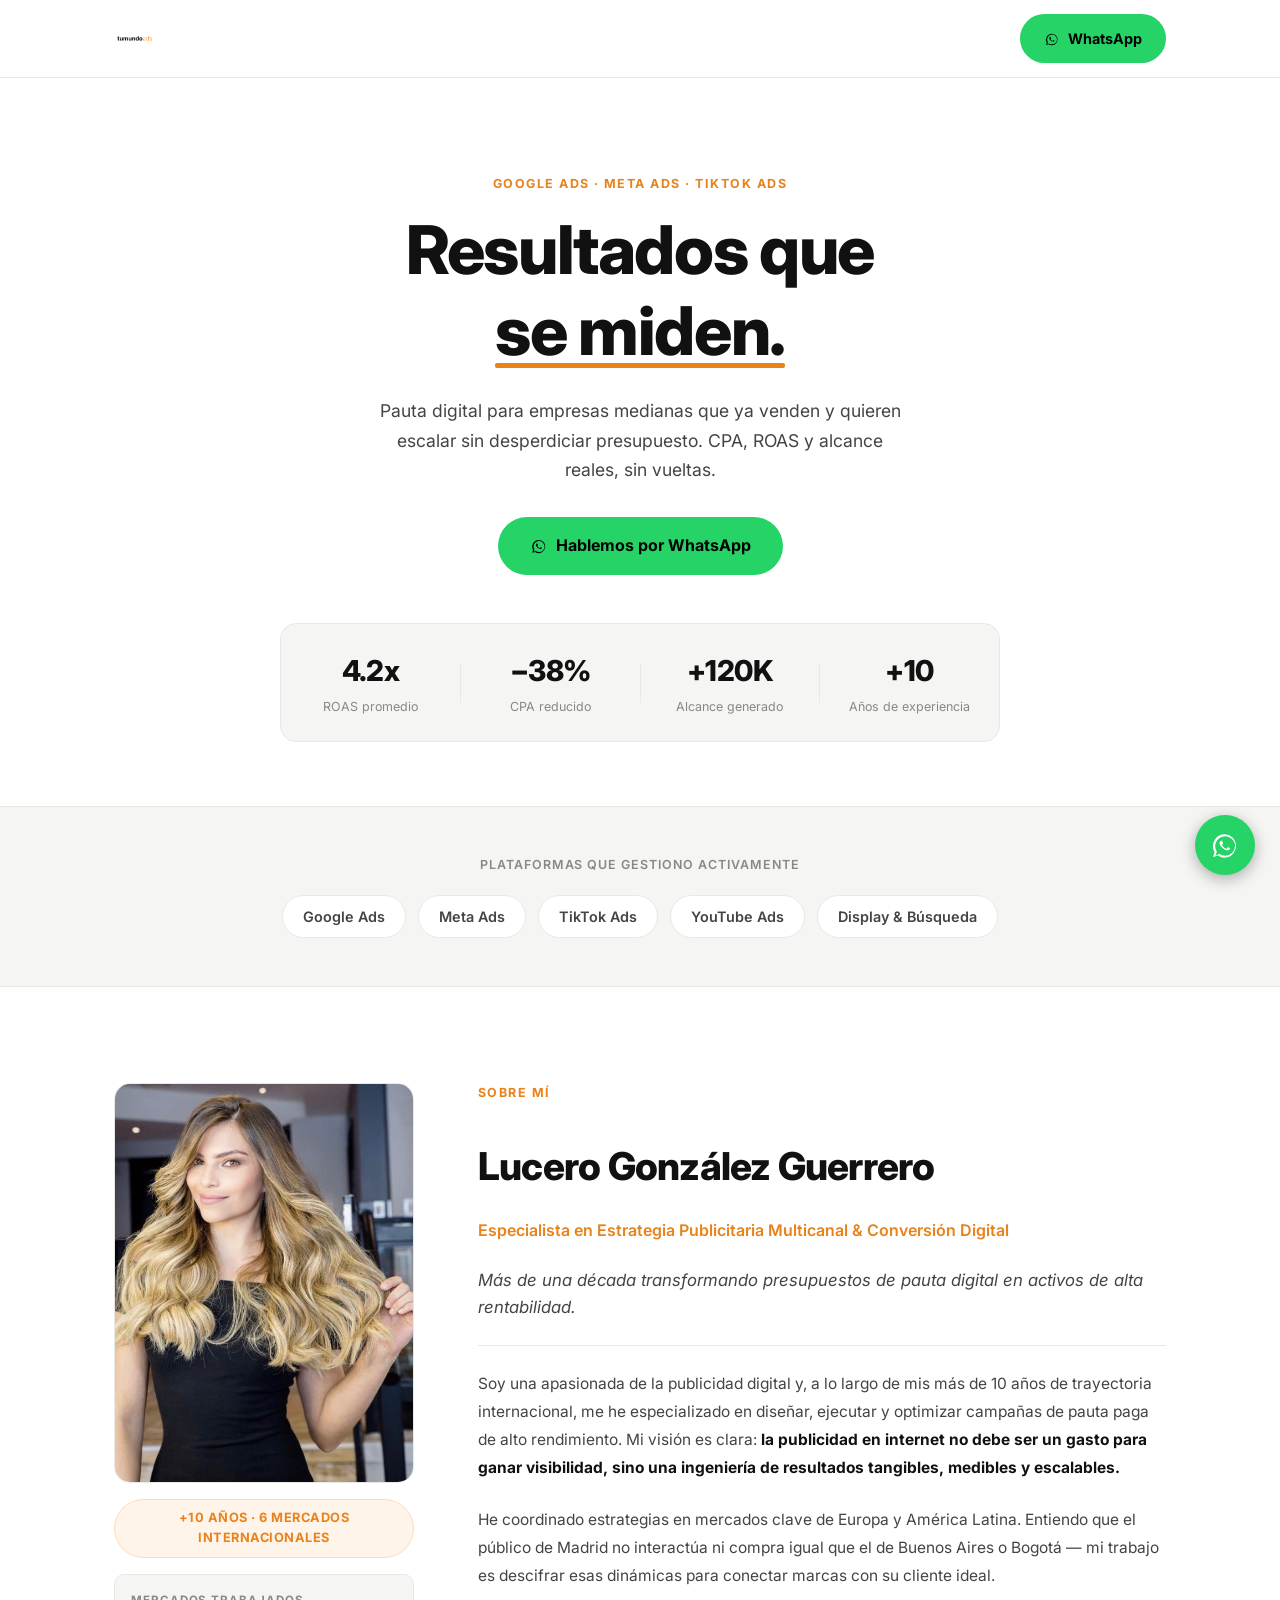
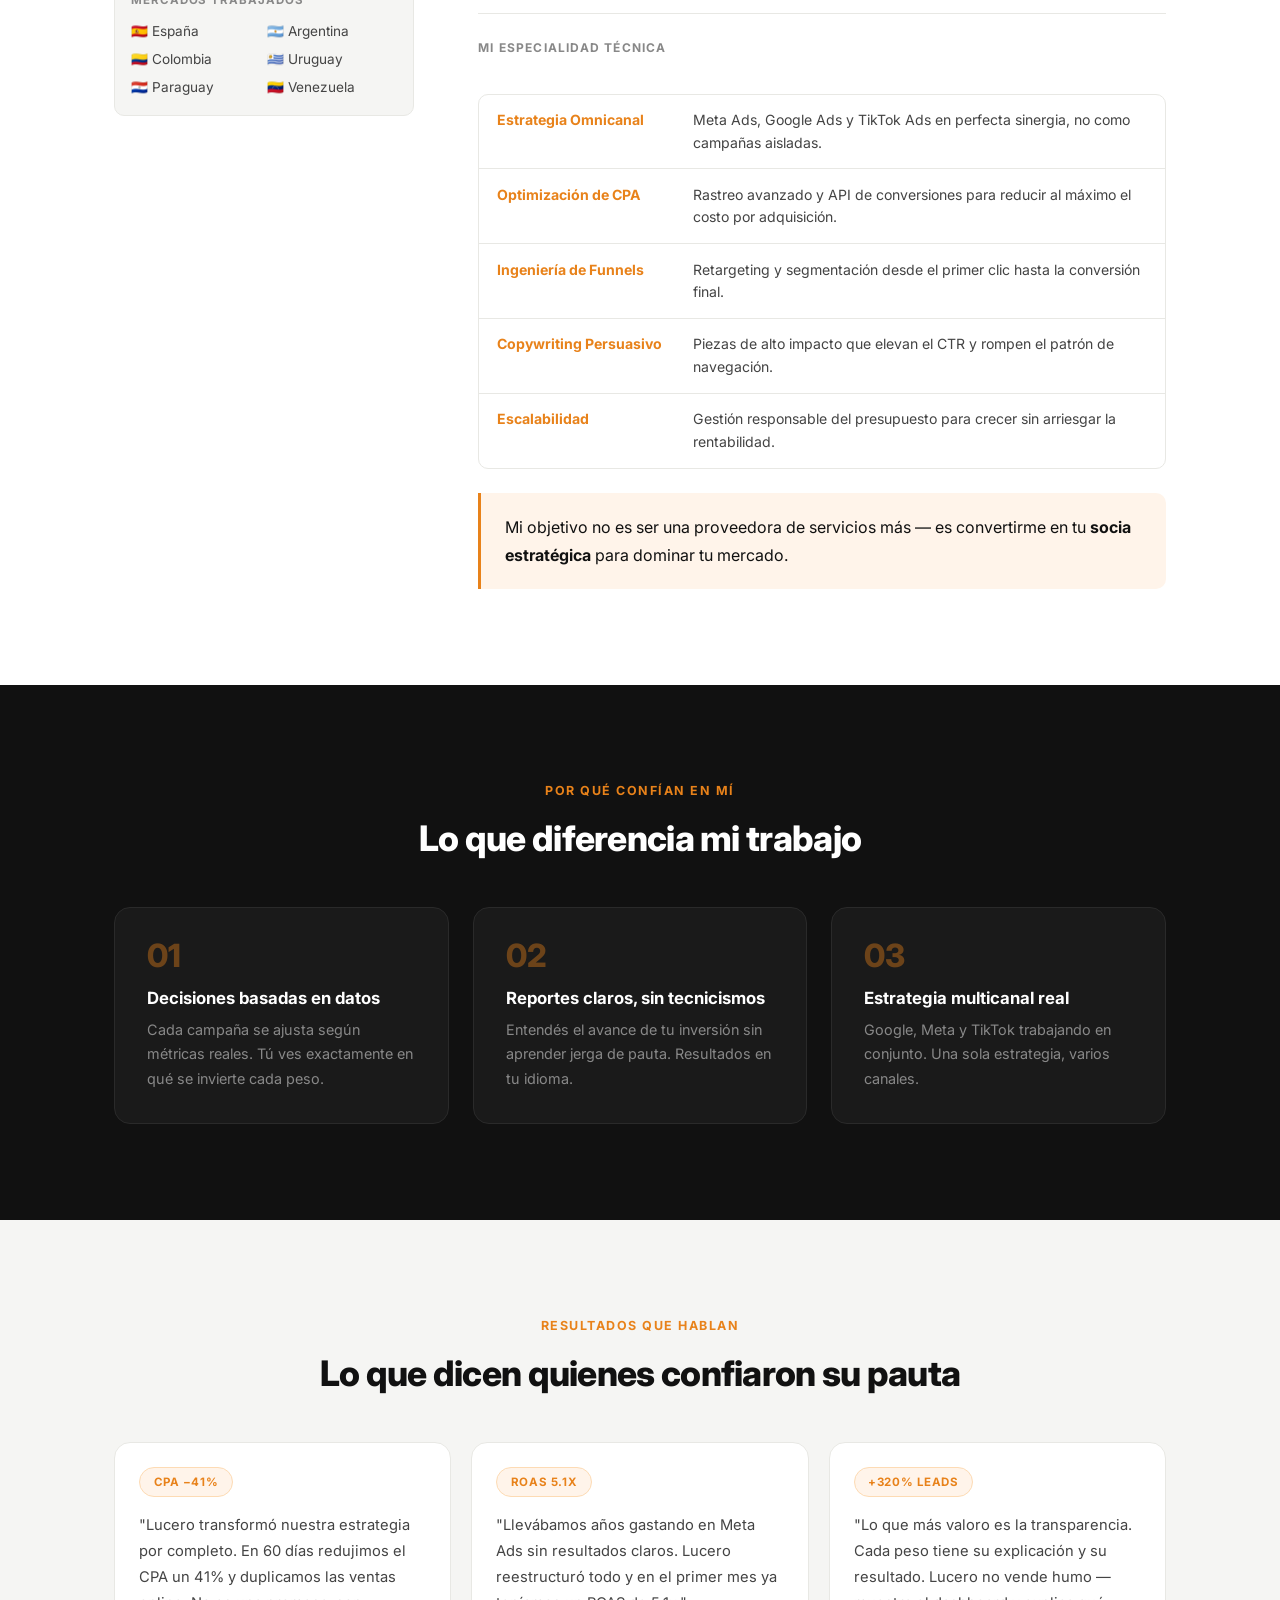
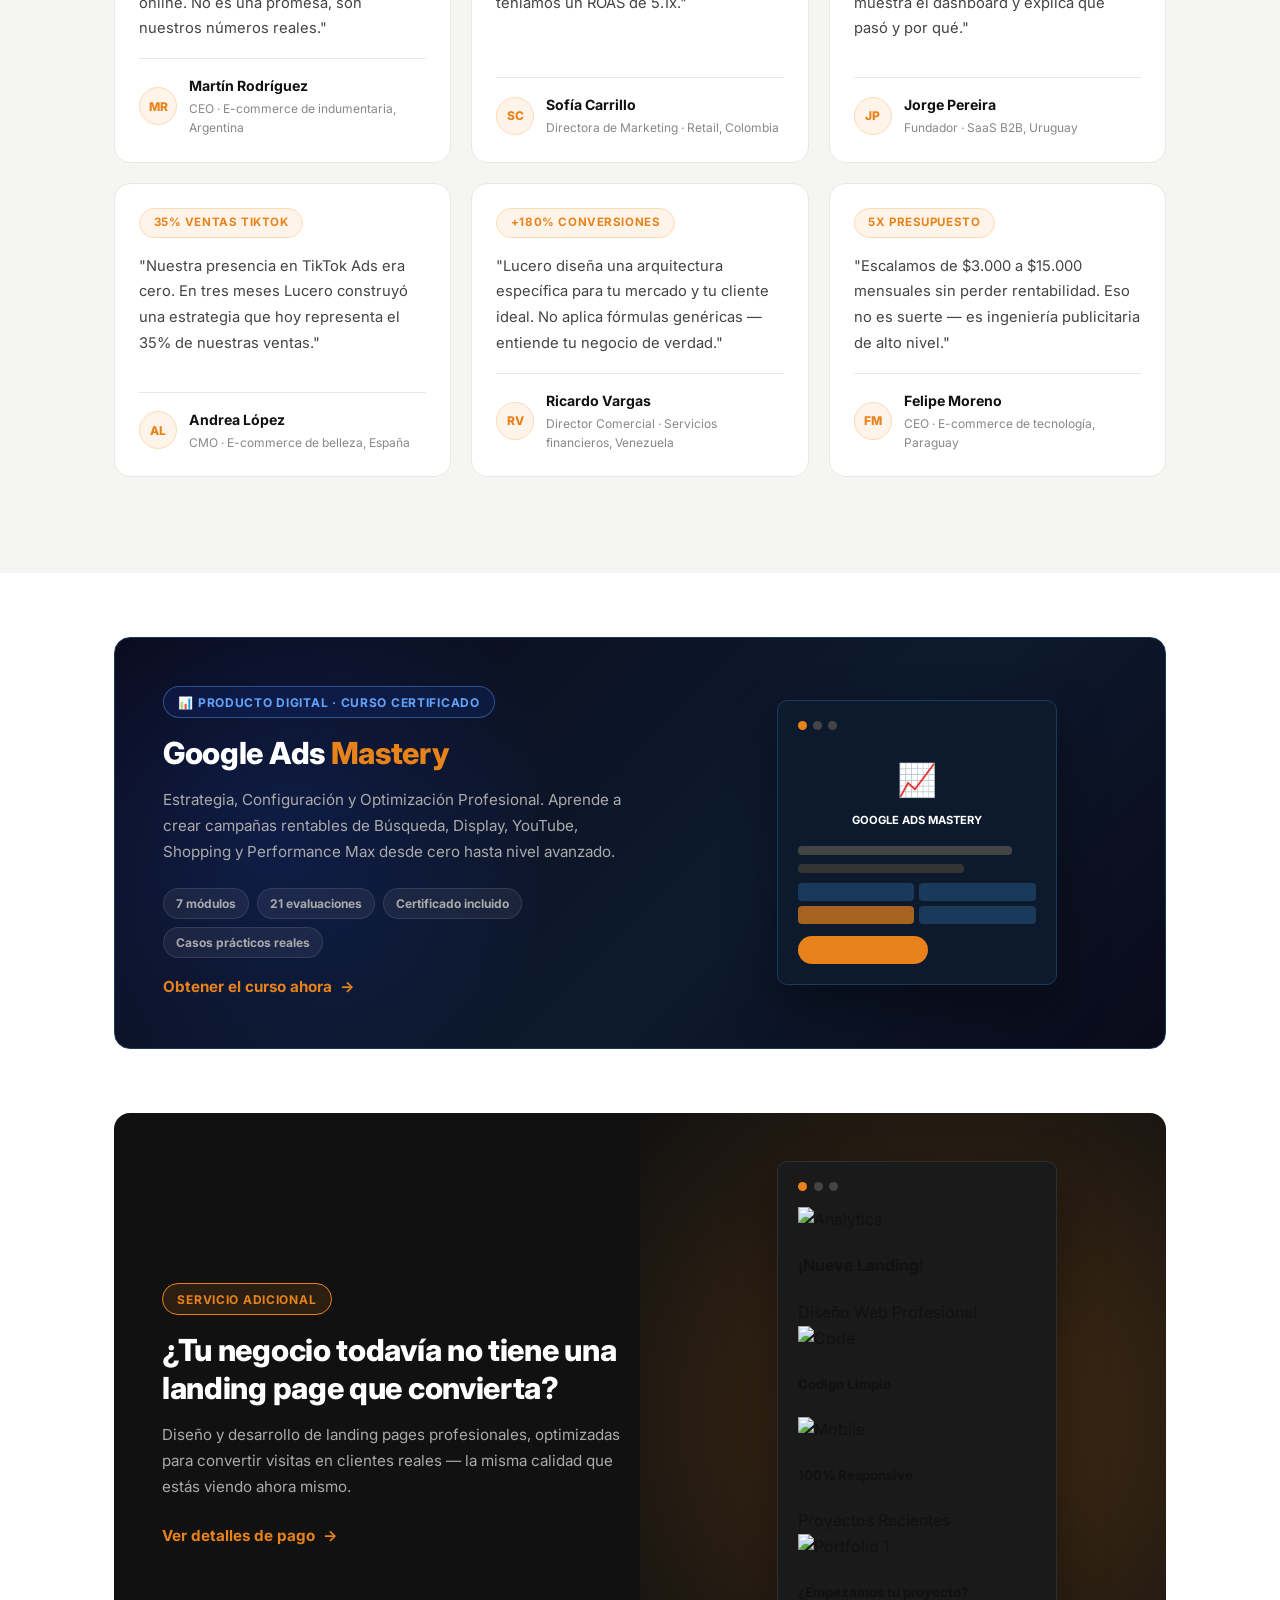
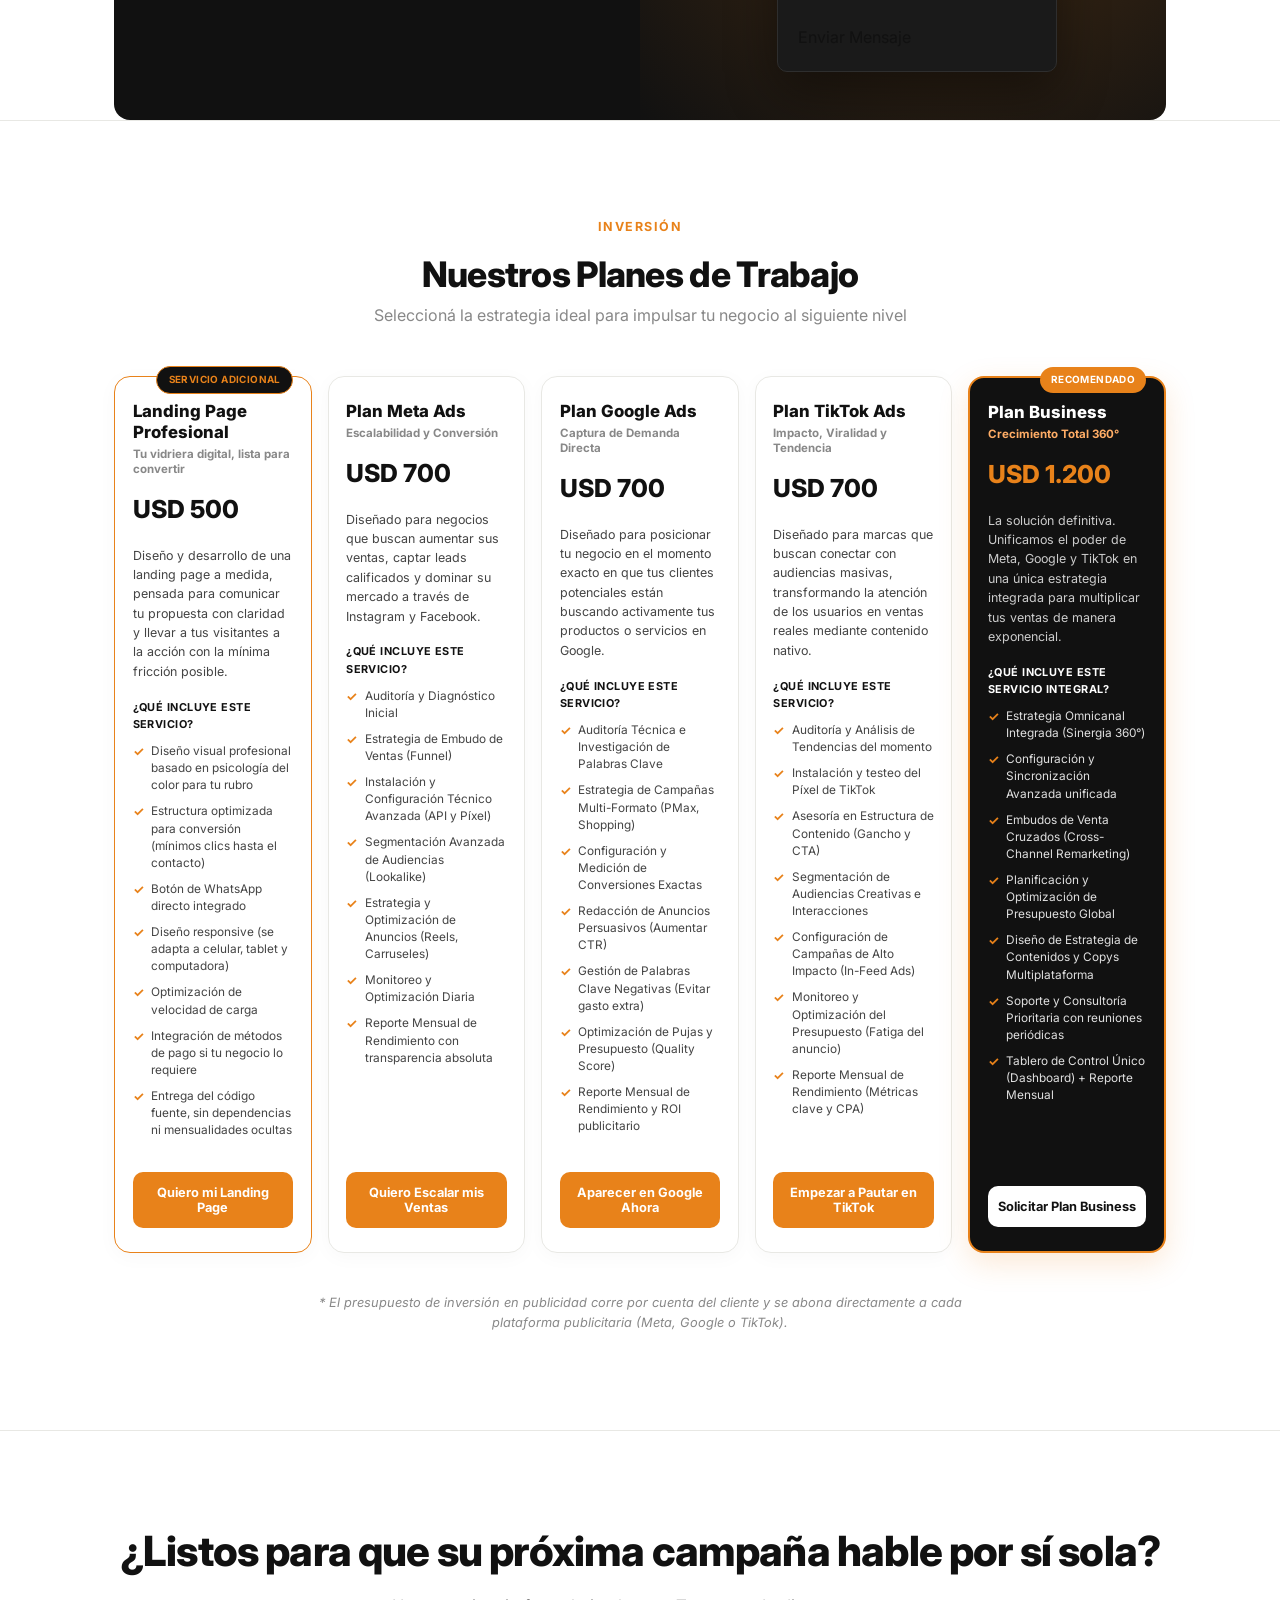
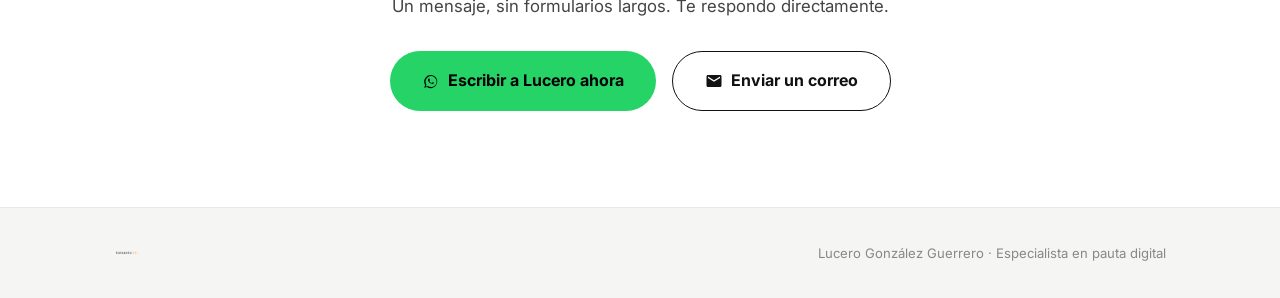
==== landing-lucero/index.html @ af46c85c "Add files via upload" ====
<!DOCTYPE html>
<html lang="es">
<head>
  <meta charset="UTF-8" />
  <meta name="viewport" content="width=device-width, initial-scale=1.0" />
  <title>TuMundoAds · Lucero González — Estrategia de Pauta Digital</title>
  <meta name="description" content="Campañas de Google Ads, Meta Ads y TikTok Ads para empresas medianas que necesitan resultados medibles, no promesas." />
  <link rel="preconnect" href="https://fonts.googleapis.com">
  <link rel="preconnect" href="https://fonts.gstatic.com" crossorigin>
  <link href="https://fonts.googleapis.com/css2?family=Inter:wght@400;500;600;700;800&display=swap" rel="stylesheet">
  <link rel="stylesheet" href="css/styles.css" />
  
  <style>
    .wsp-float {
      position: fixed;
      width: 60px;
      height: 60px;
      bottom: 25px;
      right: 25px;
      background-color: #25D366;
      color: #FFF;
      border-radius: 50%;
      text-align: center;
      font-size: 30px;
      box-shadow: 0px 4px 15px rgba(0, 0, 0, 0.3);
      z-index: 100;
      display: flex;
      align-items: center;
      justify-content: center;
      transition: transform 0.2s ease, background-color 0.2s ease;
      text-decoration: none;
    }
    .wsp-float:hover {
      background-color: #1DA851;
      transform: scale(1.1);
    }
    .wsp-float svg {
      width: 32px;
      height: 32px;
      fill: currentColor;
    }
    @media (max-width: 600px) {
      .wsp-float {
        width: 54px;
        height: 54px;
        bottom: 20px;
        right: 20px;
      }
      .wsp-float svg {
        width: 28px;
        height: 28px;
      }
    }
    html {
      scroll-behavior: smooth;
    }
  </style>
</head>
<body>

  <header class="nav">
    <div class="nav__inner">
      <img src="assets/logo.png" alt="TuMundoAds" class="nav__logo" />
      <a href="https://wa.me/5491127012643?text=Hola%20Lucero!%20Estuve%20viendo%20tu%20web%20y%20me%20gustar%C3%ADa%20hacerte%20una%20consulta." target="_blank" rel="noopener" class="btn btn--wsp" id="navWhatsapp">
        <svg width="16" height="16" viewBox="0 0 24 24" fill="currentColor"><path d="M17.6 6.32A8.86 8.86 0 0 0 11.9 4a8.93 8.93 0 0 0-7.73 13.4L3 21l3.7-1.1a8.9 8.9 0 0 0 5.2 1.65h.01A8.93 8.93 0 0 0 17.6 6.32Zm-5.7 13.7h-.01a7.4 7.4 0 0 1-3.78-1.04l-.27-.16-2.8.82.83-2.72-.18-.28a7.43 7.43 0 1 1 13.84-3.92 7.4 7.4 0 0 1-7.63 7.3Zm4.08-5.55c-.22-.11-1.3-.64-1.5-.72-.2-.07-.35-.11-.5.11-.15.22-.57.72-.7.87-.13.15-.26.16-.48.05-.22-.1-.93-.34-1.77-1.09a6.6 6.6 0 0 1-1.22-1.51c-.13-.22-.01-.34.11-.46.11-.11.25-.28.37-.42.13-.15.17-.25.25-.42.08-.16.04-.3-.04-.42-.08-.11-.42-1.01-.58-1.4-.15-.36-.31-.31-.43-.32-.11 0-.24-.01-.37-.01-.13 0-.34.05-.52.25-.18.2-.69.67-.69 1.63 0 .97.7 1.9.8 2.04.1.13 1.36 2.08 3.32 2.83 1.96.76 1.96.5 2.31.47.36-.03 1.16-.47 1.32-.93.16-.46.16-.85.11-.93-.04-.08-.16-.13-.38-.24Z"/></svg>
        WhatsApp
      </a>
    </div>
  </header>

  <main>

    <section class="hero">
      <div class="hero__inner">
        <p class="eyebrow">Google Ads · Meta Ads · TikTok Ads</p>
        <h1 class="hero__h1">Resultados que<br><span class="hero__accent">se miden.</span></h1>
        <p class="hero__sub">Pauta digital para empresas medianas que ya venden y quieren escalar sin desperdiciar presupuesto. CPA, ROAS y alcance reales, sin vueltas.</p>
        <a href="https://wa.me/5491127012643?text=Hola%20Lucero!%20Quiero%20saber%20m%C3%A1s%20sobre%20tus%20servicios%20de%20pauta%20digital." target="_blank" rel="noopener" class="btn btn--wsp btn--lg" id="heroWhatsapp">
          <svg width="18" height="18" viewBox="0 0 24 24" fill="currentColor"><path d="M17.6 6.32A8.86 8.86 0 0 0 11.9 4a8.93 8.93 0 0 0-7.73 13.4L3 21l3.7-1.1a8.9 8.9 0 0 0 5.2 1.65h.01A8.93 8.93 0 0 0 17.6 6.32Zm-5.7 13.7h-.01a7.4 7.4 0 0 1-3.78-1.04l-.27-.16-2.8.82.83-2.72-.18-.28a7.43 7.43 0 1 1 13.84-3.92 7.4 7.4 0 0 1-7.63 7.3Zm4.08-5.55c-.22-.11-1.3-.64-1.5-.72-.2-.07-.35-.11-.5.11-.15.22-.57.72-.7.87-.13.15-.26.16-.48.05-.22-.1-.93-.34-1.77-1.09a6.6 6.6 0 0 1-1.22-1.51c-.13-.22-.01-.34.11-.46.11-.11.25-.28.37-.42.13-.15.17-.25.25-.42.08-.16.04-.3-.04-.42-.08-.11-.42-1.01-.58-1.4-.15-.36-.31-.31-.43-.32-.11 0-.24-.01-.37-.01-.13 0-.34.05-.52.25-.18.2-.69.67-.69 1.63 0 .97.7 1.9.8 2.04.1.13 1.36 2.08 3.32 2.83 1.96.76 1.96.5 2.31.47.36-.03 1.16-.47 1.32-.93.16-.46.16-.85.11-.93-.04-.08-.16-.13-.38-.24Z"/></svg>
          Hablemos por WhatsApp
        </a>
        <div class="metrics">
          <div class="metric"><span class="metric__val">4.2x</span><span class="metric__label">ROAS promedio</span></div>
          <div class="metric__sep"></div>
          <div class="metric"><span class="metric__val">−38%</span><span class="metric__label">CPA reducido</span></div>
          <div class="metric__sep"></div>
          <div class="metric"><span class="metric__val">+120K</span><span class="metric__label">Alcance generado</span></div>
          <div class="metric__sep"></div>
          <div class="metric"><span class="metric__val">+10</span><span class="metric__label">Años de experiencia</span></div>
        </div>
      </div>
    </section>

    <section class="platforms">
      <div class="container">
        <p class="platforms__label">Plataformas que gestiono activamente</p>
        <div class="platforms__row">
          <span class="platform">Google Ads</span>
          <span class="platform">Meta Ads</span>
          <span class="platform">TikTok Ads</span>
          <span class="platform">YouTube Ads</span>
          <span class="platform">Display &amp; Búsqueda</span>
        </div>
      </div>
    </section>

    <section class="about" id="sobre-mi">
      <div class="container about__grid">
        <div class="about__photo-col">
          <div class="about__photo-wrap">
            <img src="assets/lucero.jpg" alt="Lucero González Guerrero" class="about__photo" />
          </div>
          <div class="about__badge">+10 años · 6 mercados internacionales</div>
          <div class="about__countries">
            <p class="about__countries-title">Mercados trabajados</p>
            <div class="about__countries-grid">
              <span>🇪🇸 España</span><span>🇦🇷 Argentina</span>
              <span>🇨🇴 Colombia</span><span>🇺🇾 Uruguay</span>
              <span>🇵🇾 Paraguay</span><span>🇻🇪 Venezuela</span>
            </div>
          </div>
        </div>
        <div class="about__content">
          <p class="eyebrow">Sobre mí</p>
          <h2 class="about__name">Lucero González Guerrero</h2>
          <p class="about__role">Especialista en Estrategia Publicitaria Multicanal &amp; Conversión Digital</p>
          <p class="about__tagline">Más de una década transformando presupuestos de pauta digital en activos de alta rentabilidad.</p>
          <div class="divider"></div>
          <p class="about__text">Soy una apasionada de la publicidad digital y, a lo largo de mis más de 10 años de trayectoria internacional, me he especializado en diseñar, ejecutar y optimizar campañas de pauta paga de alto rendimiento. Mi visión es clara: <strong>la publicidad en internet no debe ser un gasto para ganar visibilidad, sino una ingeniería de resultados tangibles, medibles y escalables.</strong></p>
          <p class="about__text">He coordinado estrategias en mercados clave de Europa y América Latina. Entiendo que el público de Madrid no interactúa ni compra igual que el de Buenos Aires o Bogotá — mi trabajo es descifrar esas dinámicas para conectar marcas con su cliente ideal.</p>
          <div class="divider"></div>
          <p class="section-mini-title">Mi especialidad técnica</p>
          <div class="skills">
            <div class="skill"><span class="skill__name">Estrategia Omnicanal</span><span class="skill__desc">Meta Ads, Google Ads y TikTok Ads en perfecta sinergia, no como campañas aisladas.</span></div>
            <div class="skill"><span class="skill__name">Optimización de CPA</span><span class="skill__desc">Rastreo avanzado y API de conversiones para reducir al máximo el costo por adquisición.</span></div>
            <div class="skill"><span class="skill__name">Ingeniería de Funnels</span><span class="skill__desc">Retargeting y segmentación desde el primer clic hasta la conversión final.</span></div>
            <div class="skill"><span class="skill__name">Copywriting Persuasivo</span><span class="skill__desc">Piezas de alto impacto que elevan el CTR y rompen el patrón de navegación.</span></div>
            <div class="skill"><span class="skill__name">Escalabilidad</span><span class="skill__desc">Gestión responsable del presupuesto para crecer sin arriesgar la rentabilidad.</span></div>
          </div>
          <div class="about__quote">Mi objetivo no es ser una proveedora de servicios más — es convertirme en tu <strong>socia estratégica</strong> para dominar tu mercado.</div>
        </div>
      </div>
    </section>

    <section class="pillars">
      <div class="container">
        <p class="eyebrow" style="text-align:center;">Por qué confían en mí</p>
        <h2 class="section-title">Lo que diferencia mi trabajo</h2>
        <div class="pillars__grid">
          <div class="pillar">
            <div class="pillar__num">01</div>
            <h3 class="pillar__title">Decisiones basadas en datos</h3>
            <p class="pillar__text">Cada campaña se ajusta según métricas reales. Tú ves exactamente en qué se invierte cada peso.</p>
          </div>
          <div class="pillar">
            <div class="pillar__num">02</div>
            <h3 class="pillar__title">Reportes claros, sin tecnicismos</h3>
            <p class="pillar__text">Entendés el avance de tu inversión sin aprender jerga de pauta. Resultados en tu idioma.</p>
          </div>
          <div class="pillar">
            <div class="pillar__num">03</div>
            <h3 class="pillar__title">Estrategia multicanal real</h3>
            <p class="pillar__text">Google, Meta y TikTok trabajando en conjunto. Una sola estrategia, varios canales.</p>
          </div>
        </div>
      </div>
    </section>

    <section class="testimonials">
      <div class="container">
        <p class="eyebrow" style="text-align:center;">Resultados que hablan</p>
        <h2 class="section-title" style="color:var(--black);">Lo que dicen quienes confiaron su pauta</h2>
        <div class="testi-grid">

          <article class="testi">
            <div class="testi__tag">CPA −41%</div>
            <p class="testi__text">"Lucero transformó nuestra estrategia por completo. En 60 días redujimos el CPA un 41% y duplicamos las ventas online. No es una promesa, son nuestros números reales."</p>
            <div class="testi__author">
              <div class="testi__avatar">MR</div>
              <div>
                <p class="testi__name">Martín Rodríguez</p>
                <p class="testi__role">CEO · E-commerce de indumentaria, Argentina</p>
              </div>
            </div>
          </article>

          <article class="testi">
            <div class="testi__tag">ROAS 5.1x</div>
            <p class="testi__text">"Llevábamos años gastando en Meta Ads sin resultados claros. Lucero reestructuró todo y en el primer mes ya teníamos un ROAS de 5.1x."</p>
            <div class="testi__author">
              <div class="testi__avatar">SC</div>
              <div>
                <p class="testi__name">Sofía Carrillo</p>
                <p class="testi__role">Directora de Marketing · Retail, Colombia</p>
              </div>
            </div>
          </article>

          <article class="testi">
            <div class="testi__tag">+320% leads</div>
            <p class="testi__text">"Lo que más valoro es la transparencia. Cada peso tiene su explicación y su resultado. Lucero no vende humo — muestra el dashboard y explica qué pasó y por qué."</p>
            <div class="testi__author">
              <div class="testi__avatar">JP</div>
              <div>
                <p class="testi__name">Jorge Pereira</p>
                <p class="testi__role">Fundador · SaaS B2B, Uruguay</p>
              </div>
            </div>
          </article>

          <article class="testi">
            <div class="testi__tag">35% ventas TikTok</div>
            <p class="testi__text">"Nuestra presencia en TikTok Ads era cero. En tres meses Lucero construyó una estrategia que hoy representa el 35% de nuestras ventas."</p>
            <div class="testi__author">
              <div class="testi__avatar">AL</div>
              <div>
                <p class="testi__name">Andrea López</p>
                <p class="testi__role">CMO · E-commerce de belleza, España</p>
              </div>
            </div>
          </article>

          <article class="testi">
            <div class="testi__tag">+180% conversiones</div>
            <p class="testi__text">"Lucero diseña una arquitectura específica para tu mercado y tu cliente ideal. No aplica fórmulas genéricas — entiende tu negocio de verdad."</p>
            <div class="testi__author">
              <div class="testi__avatar">RV</div>
              <div>
                <p class="testi__name">Ricardo Vargas</p>
                <p class="testi__role">Director Comercial · Servicios financieros, Venezuela</p>
              </div>
            </div>
          </article>

          <article class="testi">
            <div class="testi__tag">5x presupuesto</div>
            <p class="testi__text">"Escalamos de $3.000 a $15.000 mensuales sin perder rentabilidad. Eso no es suerte — es ingeniería publicitaria de alto nivel."</p>
            <div class="testi__author">
              <div class="testi__avatar">FM</div>
              <div>
                <p class="testi__name">Felipe Moreno</p>
                <p class="testi__role">CEO · E-commerce de tecnología, Paraguay</p>
              </div>
            </div>
          </article>

        </div>
      </div>
    </section>

    <!-- BANNER CURSO: Google Ads Mastery -->
    <section class="promo-banner promo-banner--curso">
      <div class="container">
        <div class="promo-banner__card promo-banner__card--curso" onclick="abrirPago('googleads_curso')" style="cursor:pointer;">
          <div class="promo-banner__glow promo-banner__glow--blue"></div>
          <div class="promo-banner__content">
            <span class="promo-banner__tag promo-banner__tag--curso">📊 Producto Digital · Curso Certificado</span>
            <h2 class="promo-banner__title">Google Ads <span style="color:var(--orange)">Mastery</span></h2>
            <p class="promo-banner__sub">Estrategia, Configuración y Optimización Profesional. Aprende a crear campañas rentables de Búsqueda, Display, YouTube, Shopping y Performance Max desde cero hasta nivel avanzado.</p>
            <div class="curso-chips">
              <span class="curso-chip">7 módulos</span>
              <span class="curso-chip">21 evaluaciones</span>
              <span class="curso-chip">Certificado incluido</span>
              <span class="curso-chip">Casos prácticos reales</span>
            </div>
            <span class="promo-banner__cta">Obtener el curso ahora <span class="promo-banner__arrow">→</span></span>
          </div>
          <div class="promo-banner__visual">
            <div class="promo-banner__browser promo-banner__browser--curso">
              <div class="promo-banner__browser-bar">
                <span></span><span></span><span></span>
              </div>
              <div style="text-align:center;padding:0.5rem 0 0.25rem">
                <div style="font-size:2rem;margin-bottom:0.4rem">📈</div>
                <div style="font-size:0.7rem;font-weight:700;color:#fff;margin-bottom:0.75rem">GOOGLE ADS MASTERY</div>
              </div>
              <div class="promo-banner__browser-line promo-banner__browser-line--lg"></div>
              <div class="promo-banner__browser-line promo-banner__browser-line--md"></div>
              <div style="display:grid;grid-template-columns:1fr 1fr;gap:0.35rem;margin-top:0.5rem">
                <div style="height:18px;background:#1a3a5c;border-radius:4px"></div>
                <div style="height:18px;background:#1a3a5c;border-radius:4px"></div>
                <div style="height:18px;background:#E8821A;border-radius:4px;opacity:0.7"></div>
                <div style="height:18px;background:#1a3a5c;border-radius:4px"></div>
              </div>
              <div class="promo-banner__browser-btn" style="background:#E8821A;margin-top:0.75rem"></div>
            </div>
          </div>
        </div>
      </div>
    </section>

    <!-- BANNER: Desplazamiento suave directo al ID de la tarjeta del plan sin abrir modales intermediarios aquí -->
    <section class="promo-banner">
      <div class="container">
        <div class="promo-banner__card" onclick="abrirPago('landing')" style="cursor: pointer;">
          <div class="promo-banner__glow"></div>
          <div class="promo-banner__content">
            <span class="promo-banner__tag">Servicio adicional</span>
            <h2 class="promo-banner__title">¿Tu negocio todavía no tiene una landing page que convierta?</h2>
            <p class="promo-banner__sub">Diseño y desarrollo de landing pages profesionales, optimizadas para convertir visitas en clientes reales — la misma calidad que estás viendo ahora mismo.</p>
            <span class="promo-banner__cta">Ver detalles de pago <span class="promo-banner__arrow">→</span></span>
          </div>
          <div class="promo-banner__visual">
            <div class="promo-banner__browser">
              <div class="promo-banner__browser-bar">
                <span></span><span></span><span></span>
              </div>
              
              <div class="promo-banner__mockup-screen">
                <div class="mockup-page">
                  
                  <div class="mockup-hero-layer">
                    <img src="https://images.unsplash.com/photo-1460925895917-afdab827c52f?w=500&auto=format&fit=crop&q=60" alt="Analytics">
                    <div class="mockup-hero-text">
                      <h4>¡Nueva Landing!</h4>
                      <p>Diseño Web Profesional</p>
                    </div>
                  </div>

                  <div class="mockup-features-grid">
                    <div class="mockup-card">
                      <img src="https://images.unsplash.com/photo-1555066931-4365d14bab8c?w=150&auto=format&fit=crop&q=60" alt="Code">
                      <h5>Código Limpio</h5>
                    </div>
                    <div class="mockup-card">
                      <img src="https://images.unsplash.com/photo-1512941937669-90a1b58e7e9c?w=150&auto=format&fit=crop&q=60" alt="Mobile">
                      <h5>100% Responsive</h5>
                    </div>
                  </div>

                  <div class="mockup-section-title">Proyectos Recientes</div>
                  <div class="mockup-gallery-layer">
                    <img src="https://images.unsplash.com/photo-1507238691740-187a5b1d37b8?w=400&auto=format&fit=crop&q=60" alt="Portfolio 1">
                  </div>

                  <div class="mockup-form-layer">
                    <h5>¿Empezamos tu proyecto?</h5>
                    <div class="mockup-btn-fake">Enviar Mensaje</div>
                  </div>

                </div>
              </div>

            </div>
          </div>
        </div>
      </div>
    </section>

    <section class="plans" id="planes">
      <div class="container">
        <p class="eyebrow" style="text-align:center;">Inversión</p>
        <h2 class="section-title" style="color:var(--black);">Nuestros Planes de Trabajo</h2>
        <p class="plans__sub">Seleccioná la estrategia ideal para impulsar tu negocio al siguiente nivel</p>
        <p class="plans__swipe-hint">← Deslizá para ver todos los planes →</p>

        <div class="plans__grid">

          <!-- TARJETA LANDING PAGE: Ahora abre el modal unificado exactamente igual que los demás productos -->
          <article class="plan plan--landing" id="plan-landing">
            <span class="plan__badge plan__badge--alt">Servicio adicional</span>
            <h3 class="plan__title">Landing Page Profesional</h3>
            <p class="plan__focus">Tu vidriera digital, lista para convertir</p>
            <p class="plan__price">USD 500</p>
            <p class="plan__desc">Diseño y desarrollo de una landing page a medida, pensada para comunicar tu propuesta con claridad y llevar a tus visitantes a la acción con la mínima fricción posible.</p>
            <p class="plan__includes-title">¿Qué incluye este servicio?</p>
            <ul class="plan__list">
              <li>Diseño visual profesional basado en psicología del color para tu rubro</li>
              <li>Estructura optimizada para conversión (mínimos clics hasta el contacto)</li>
              <li>Botón de WhatsApp directo integrado</li>
              <li>Diseño responsive (se adapta a celular, tablet y computadora)</li>
              <li>Optimización de velocidad de carga</li>
              <li>Integración de métodos de pago si tu negocio lo requiere</li>
              <li>Entrega del código fuente, sin dependencias ni mensualidades ocultas</li>
            </ul>
            <button class="btn-plan" onclick="abrirPago('landing')">Quiero mi Landing Page</button>
          </article>

          <article class="plan">
            <h3 class="plan__title">Plan Meta Ads</h3>
            <p class="plan__focus">Escalabilidad y Conversión</p>
            <p class="plan__price">USD 700</p>
            <p class="plan__desc">Diseñado para negocios que buscan aumentar sus ventas, captar leads calificados y dominar su mercado a través de Instagram y Facebook.</p>
            <p class="plan__includes-title">¿Qué incluye este servicio?</p>
            <ul class="plan__list">
              <li>Auditoría y Diagnóstico Inicial</li>
              <li>Estrategia de Embudo de Ventas (Funnel)</li>
              <li>Instalación y Configuración Técnico Avanzada (API y Píxel)</li>
              <li>Segmentación Avanzada de Audiencias (Lookalike)</li>
              <li>Estrategia y Optimización de Anuncios (Reels, Carruseles)</li>
              <li>Monitoreo y Optimización Diaria</li>
              <li>Reporte Mensual de Rendimiento con transparencia absoluta</li>
            </ul>
            <button class="btn-plan" onclick="abrirPago('meta')">Quiero Escalar mis Ventas</button>
          </article>

          <article class="plan">
            <h3 class="plan__title">Plan Google Ads</h3>
            <p class="plan__focus">Captura de Demanda Directa</p>
            <p class="plan__price">USD 700</p>
            <p class="plan__desc">Diseñado para posicionar tu negocio en el momento exacto en que tus clientes potenciales están buscando activamente tus productos o servicios en Google.</p>
            <p class="plan__includes-title">¿Qué incluye este servicio?</p>
            <ul class="plan__list">
              <li>Auditoría Técnica e Investigación de Palabras Clave</li>
              <li>Estrategia de Campañas Multi-Formato (PMax, Shopping)</li>
              <li>Configuración y Medición de Conversiones Exactas</li>
              <li>Redacción de Anuncios Persuasivos (Aumentar CTR)</li>
              <li>Gestión de Palabras Clave Negativas (Evitar gasto extra)</li>
              <li>Optimización de Pujas y Presupuesto (Quality Score)</li>
              <li>Reporte Mensual de Rendimiento y ROI publicitario</li>
            </ul>
            <button class="btn-plan" onclick="abrirPago('google')">Aparecer en Google Ahora</button>
          </article>

          <article class="plan">
            <h3 class="plan__title">Plan TikTok Ads</h3>
            <p class="plan__focus">Impacto, Viralidad y Tendencia</p>
            <p class="plan__price">USD 700</p>
            <p class="plan__desc">Diseñado para marcas que buscan conectar con audiencias masivas, transformando la atención de los usuarios en ventas reales mediante contenido nativo.</p>
            <p class="plan__includes-title">¿Qué incluye este servicio?</p>
            <ul class="plan__list">
              <li>Auditoría y Análisis de Tendencias del momento</li>
              <li>Instalación y testeo del Píxel de TikTok</li>
              <li>Asesoría en Estructura de Contenido (Gancho y CTA)</li>
              <li>Segmentación de Audiencias Creativas e Interacciones</li>
              <li>Configuración de Campañas de Alto Impacto (In-Feed Ads)</li>
              <li>Monitoreo y Optimización del Presupuesto (Fatiga del anuncio)</li>
              <li>Reporte Mensual de Rendimiento (Métricas clave y CPA)</li>
            </ul>
            <button class="btn-plan" onclick="abrirPago('tiktok')">Empezar a Pautar en TikTok</button>
          </article>

          <article class="plan plan--featured">
            <span class="plan__badge">Recomendado</span>
            <h3 class="plan__title">Plan Business</h3>
            <p class="plan__focus">Crecimiento Total 360°</p>
            <p class="plan__price">USD 1.200</p>
            <p class="plan__desc">La solución definitiva. Unificamos el poder de Meta, Google y TikTok en una única estrategia integrada para multiplicar tus ventas de manera exponencial.</p>
            <p class="plan__includes-title">¿Qué incluye este servicio integral?</p>
            <ul class="plan__list">
              <li>Estrategia Omnicanal Integrada (Sinergia 360°)</li>
              <li>Configuración y Sincronización Avanzada unificada</li>
              <li>Embudos de Venta Cruzados (Cross-Channel Remarketing)</li>
              <li>Planificación y Optimización de Presupuesto Global</li>
              <li>Diseño de Estrategia de Contenidos y Copys Multiplataforma</li>
              <li>Soporte y Consultoría Prioritaria con reuniones periódicas</li>
              <li>Tablero de Control Único (Dashboard) + Reporte Mensual</li>
            </ul>
            <button class="btn-plan btn-plan--featured" onclick="abrirPago('business')">Solicitar Plan Business</button>
          </article>

        </div>

        <p class="plans__note">* El presupuesto de inversión en publicidad corre por cuenta del cliente y se abona directamente a cada plataforma publicitaria (Meta, Google o TikTok).</p>
      </div>
    </section>

    <!-- MODAL DE PAGO: Estructura vacía que tu script main.js debe rellenar dinámicamente según el plan elegido -->
    <div class="pay-modal" id="payModal">
      <div class="pay-modal__overlay" onclick="cerrarPago()"></div>
      <div class="pay-modal__box">
        <button class="pay-modal__close" onclick="cerrarPago()">✕</button>
        <p class="pay-modal__plan-name" id="payModalPlanName">Plan Seleccionado</p>
        <h3 class="pay-modal__title">Elegí cómo querés pagar</h3>
        <div class="pay-modal__options" id="payModalOptions">
          <!-- Tu archivo js/main.js se encargará de inyectar aquí los botones correspondientes -->
        </div>
      </div>
    </div>

    <section class="cta-final" id="contacto">
      <div class="container cta-final__inner">
        <h2 class="cta-final__title">¿Listos para que su próxima campaña hable por sí sola?</h2>
        <p class="cta-final__sub">Un mensaje, sin formularios largos. Te respondo directamente.</p>
        <div class="cta-final__buttons">
          <a href="https://wa.me/5491127012643?text=Hola%20Lucero!%20Quiero%20coordinar%20una%20reuni%C3%B3n%20para%20hablar%20sobre%20la%20estrategia%20de%20mi%20negocio." target="_blank" rel="noopener" class="btn btn--wsp btn--lg" id="ctaFinalWhatsapp">
            <svg width="18" height="18" viewBox="0 0 24 24" fill="currentColor"><path d="M17.6 6.32A8.86 8.86 0 0 0 11.9 4a8.93 8.93 0 0 0-7.73 13.4L3 21l3.7-1.1a8.9 8.9 0 0 0 5.2 1.65h.01A8.93 8.93 0 0 0 17.6 6.32Zm-5.7 13.7h-.01a7.4 7.4 0 0 1-3.78-1.04l-.27-.16-2.8.82.83-2.72-.18-.28a7.43 7.43 0 1 1 13.84-3.92 7.4 7.4 0 0 1-7.63 7.3Zm4.08-5.55c-.22-.11-1.3-.64-1.5-.72-.2-.07-.35-.11-.5.11-.15.22-.57.72-.7.87-.13.15-.26.16-.48.05-.22-.1-.93-.34-1.77-1.09a6.6 6.6 0 0 1-1.22-1.51c-.13-.22-.01-.34.11-.46.11-.11.25-.28.37-.42.13-.15.17-.25.25-.42.08-.16.04-.3-.04-.42-.08-.11-.42-1.01-.58-1.4-.15-.36-.31-.31-.43-.32-.11 0-.24-.01-.37-.01-.13 0-.34.05-.52.25-.18.2-.69.67-.69 1.63 0 .97.7 1.9.8 2.04.1.13 1.36 2.08 3.32 2.83 1.96.76 1.96.5 2.31.47.36-.03 1.16-.47 1.32-.93.16-.46.16-.85.11-.93-.04-.08-.16-.13-.38-.24Z"/></svg>
            Escribir a Lucero ahora
          </a>
          <a href="mailto:lucerogonzalez@tumundoads.com?subject=Quiero%20información%20sobre%20campañas%20publicitarias&body=Hola%20Lucero%2C%20vi%20tu%20landing%20page%20y%20quiero%20más%20información%20sobre%20tus%20planes%20de%20pauta%20digital." class="btn btn--email btn--lg" id="ctaFinalEmail">
            <svg width="18" height="18" viewBox="0 0 24 24" fill="currentColor"><path d="M20 4H4c-1.1 0-1.99.9-1.99 2L2 18c0 1.1.9 2 2 2h16c1.1 0 2-.9 2-2V6c0-1.1-.9-2-2-2zm0 4l-8 5-8-5V6l8 5 8-5v2z"/></svg>
            Enviar un correo
          </a>
        </div>
      </div>
    </section>

  </main>

  <footer class="footer">
    <div class="container footer__inner">
      <img src="assets/logo.png" alt="TuMundoAds" class="footer__logo" />
      <p class="footer__copy">Lucero González Guerrero · Especialista en pauta digital</p>
    </div>
  </footer>

  <a href="https://wa.me/5491127012643?text=Hola%20Lucero!%20Estoy%20navegando%20por%20tu%20landing%20page%20y%20me%20gustar%C3%ADa%20hacerte%20una%20consulta." class="wsp-float" target="_blank" rel="noopener" aria-label="Contacto por WhatsApp">
    <svg viewBox="0 0 24 24"><path d="M17.6 6.32A8.86 8.86 0 0 0 11.9 4a8.93 8.93 0 0 0-7.73 13.4L3 21l3.7-1.1a8.9 8.9 0 0 0 5.2 1.65h.01A8.93 8.93 0 0 0 17.6 6.32Zm-5.7 13.7h-.01a7.4 7.4 0 0 1-3.78-1.04l-.27-.16-2.8.82.83-2.72-.18-.28a7.43 7.43 0 1 1 13.84-3.92 7.4 7.4 0 0 1-7.63 7.3Zm4.08-5.55c-.22-.11-1.3-.64-1.5-.72-.2-.07-.35-.11-.50.11-.15.22-.57.72-.7.87-.13.15-.26.16-.48.05-.22-.1-.93-.34-1.77-1.09a6.6 6.6 0 0 1-1.22-1.51c-.13-.22-.01-.34.11-.46.11-.11.25-.28.37-.42.13-.15.17-.25.25-.42.08-.16.04-.3-.04-.42-.08-.11-.42-1.01-.58-1.4-.15-.36-.31-.31-.43-.32-.11 0-.24-.01-.37-.01-.13 0-.34.05-.52.25-.18.2-.69.67-.69 1.63 0 .97.7 1.9.8 2.04.1.13 1.36 2.08 3.32 2.83 1.96.76 1.96.5 2.31.47.36-.03 1.16-.47 1.32-.93.16-.46.16-.85.11-.93-.04-.08-.16-.13-.38-.24Z"/></svg>
  </a>

  <script src="js/main.js"></script>
</body>
</html>
---- landing-lucero/css/styles.css ----
:root {
  --orange: #E8821A;
  --orange-light: #FFF4EA;
  --orange-border: #FDDBB4;
  --black: #111111;
  --gray-dark: #444444;
  --gray-mid: #888888;
  --gray-light: #F5F5F3;
  --gray-border: #E8E8E4;
  --white: #FFFFFF;
  --wsp: #25D366;
  --wsp-dark: #1DA851;
  --max: 1100px;
  --radius: 10px;
  --radius-lg: 16px;
  --radius-pill: 999px;
}

*, *::before, *::after { box-sizing: border-box; }
html { scroll-behavior: smooth; }
body { margin: 0; background: var(--white); color: var(--black); font-family: 'Inter', sans-serif; line-height: 1.6; -webkit-font-smoothing: antialiased; }
img { max-width: 100%; display: block; }
a { text-decoration: none; color: inherit; }
h1,h2,h3 { margin: 0; line-height: 1.2; }
p { margin: 0; }
strong { color: var(--black); }

.container { max-width: var(--max); margin: 0 auto; padding: 0 1.5rem; }

/* BOTONES */
.btn { display: inline-flex; align-items: center; gap: 0.5rem; font-family: 'Inter', sans-serif; font-weight: 700; font-size: 0.9rem; padding: 0.8rem 1.5rem; border-radius: var(--radius-pill); border: none; cursor: pointer; transition: transform 0.15s, box-shadow 0.15s, background 0.15s; white-space: nowrap; }
.btn--wsp { background: var(--wsp); color: #000; }
.btn--wsp:hover { background: var(--wsp-dark); transform: translateY(-2px); box-shadow: 0 8px 20px -6px rgba(37,211,102,0.45); }
.btn--lg { font-size: 1rem; padding: 1rem 2rem; }

/* NAV */
.nav { position: sticky; top: 0; z-index: 50; background: rgba(255,255,255,0.95); backdrop-filter: blur(10px); border-bottom: 1px solid var(--gray-border); }
.nav__inner { max-width: var(--max); margin: 0 auto; padding: 0.9rem 1.5rem; display: flex; align-items: center; justify-content: space-between; }
.nav__logo { height: 42px; width: auto; }

/* HERO */
.hero { padding: 6rem 1.5rem 4rem; background: var(--white); }
.hero__inner { max-width: 720px; margin: 0 auto; text-align: center; }
.eyebrow { font-size: 0.78rem; font-weight: 700; letter-spacing: 0.12em; text-transform: uppercase; color: var(--orange); margin-bottom: 1rem; }
.hero__h1 { font-size: clamp(2.6rem, 6vw, 4.2rem); font-weight: 800; color: var(--black); letter-spacing: -0.02em; margin-bottom: 1.5rem; }
.hero__accent { position: relative; display: inline-block; }
.hero__accent::after { content: ''; position: absolute; left: 0; bottom: 4px; width: 100%; height: 5px; background: var(--orange); border-radius: 2px; }
.hero__sub { font-size: 1.1rem; color: var(--gray-dark); max-width: 540px; margin: 0 auto 2rem; line-height: 1.7; }

/* MÉTRICAS */
.metrics { display: flex; align-items: center; justify-content: center; gap: 0; margin-top: 3rem; background: var(--gray-light); border: 1px solid var(--gray-border); border-radius: var(--radius-lg); overflow: hidden; flex-wrap: wrap; }
.metric { flex: 1; min-width: 120px; text-align: center; padding: 1.5rem 1rem; }
.metric__val { display: block; font-size: 1.8rem; font-weight: 800; color: var(--black); letter-spacing: -0.02em; }
.metric__label { display: block; font-size: 0.78rem; color: var(--gray-mid); margin-top: 0.2rem; }
.metric__sep { width: 1px; height: 40px; background: var(--gray-border); align-self: center; }

/* PLATAFORMAS */
.platforms { padding: 3rem 1.5rem; border-top: 1px solid var(--gray-border); border-bottom: 1px solid var(--gray-border); background: var(--gray-light); }
.platforms__label { font-size: 0.78rem; font-weight: 600; letter-spacing: 0.08em; text-transform: uppercase; color: var(--gray-mid); text-align: center; margin-bottom: 1.25rem; }
.platforms__row { display: flex; justify-content: center; flex-wrap: wrap; gap: 0.75rem; }
.platform { font-size: 0.9rem; font-weight: 600; color: var(--gray-dark); border: 1.5px solid var(--gray-border); border-radius: var(--radius-pill); padding: 0.55rem 1.25rem; background: var(--white); transition: border-color 0.2s, color 0.2s; }
.platform:hover { border-color: var(--orange); color: var(--orange); }

/* SOBRE MÍ */
.about { padding: 6rem 1.5rem; }
.about__grid { display: grid; grid-template-columns: 300px 1fr; gap: 4rem; align-items: start; }
.about__photo-col { position: sticky; top: 90px; display: flex; flex-direction: column; gap: 1rem; }
.about__photo-wrap { border-radius: var(--radius-lg); overflow: hidden; aspect-ratio: 3/4; border: 1px solid var(--gray-border); }
.about__photo { width: 100%; height: 100%; object-fit: cover; object-position: top center; }
.about__badge { text-align: center; font-size: 0.8rem; font-weight: 700; text-transform: uppercase; letter-spacing: 0.04em; color: var(--orange); background: var(--orange-light); border: 1.5px solid var(--orange-border); border-radius: var(--radius-pill); padding: 0.5rem 1rem; }
.about__countries { background: var(--gray-light); border: 1px solid var(--gray-border); border-radius: var(--radius); padding: 1rem; }
.about__countries-title { font-size: 0.72rem; font-weight: 700; text-transform: uppercase; letter-spacing: 0.08em; color: var(--gray-mid); margin-bottom: 0.75rem; }
.about__countries-grid { display: grid; grid-template-columns: 1fr 1fr; gap: 0.4rem; }
.about__countries-grid span { font-size: 0.85rem; color: var(--gray-dark); }

.about__content { display: flex; flex-direction: column; gap: 1.5rem; }
.about__name { font-size: clamp(1.8rem, 3vw, 2.4rem); font-weight: 800; color: var(--black); letter-spacing: -0.02em; margin-bottom: 0.3rem; }
.about__role { font-size: 1rem; font-weight: 600; color: var(--orange); }
.about__tagline { font-size: 1.05rem; color: var(--gray-dark); font-style: italic; }
.divider { height: 1px; background: var(--gray-border); }
.about__text { font-size: 0.97rem; color: var(--gray-dark); line-height: 1.8; }
.section-mini-title { font-size: 0.75rem; font-weight: 700; text-transform: uppercase; letter-spacing: 0.1em; color: var(--gray-mid); margin-bottom: 0.75rem; }

.skills { display: flex; flex-direction: column; border: 1px solid var(--gray-border); border-radius: var(--radius); overflow: hidden; }
.skill { display: grid; grid-template-columns: 180px 1fr; gap: 1rem; padding: 0.9rem 1.1rem; border-bottom: 1px solid var(--gray-border); transition: background 0.15s; }
.skill:last-child { border-bottom: none; }
.skill:hover { background: var(--gray-light); }
.skill__name { font-size: 0.88rem; font-weight: 700; color: var(--orange); }
.skill__desc { font-size: 0.88rem; color: var(--gray-dark); line-height: 1.6; }

.about__quote { font-size: 1rem; color: var(--black); line-height: 1.75; padding: 1.25rem 1.5rem; border-left: 3px solid var(--orange); background: var(--orange-light); border-radius: 0 var(--radius) var(--radius) 0; }

/* PILARES */
.pillars { padding: 6rem 1.5rem; background: var(--black); }
.pillars .eyebrow { color: var(--orange); }
.section-title { font-size: clamp(1.6rem, 3vw, 2.2rem); font-weight: 800; color: var(--white); letter-spacing: -0.02em; text-align: center; margin: 0.5rem 0 3rem; }
.pillars__grid { display: grid; grid-template-columns: repeat(3, 1fr); gap: 1.5rem; }
.pillar { background: #1a1a1a; border: 1px solid #2a2a2a; border-radius: var(--radius-lg); padding: 2rem; transition: border-color 0.2s, transform 0.2s; }
.pillar:hover { border-color: var(--orange); transform: translateY(-4px); }
.pillar__num { font-size: 2rem; font-weight: 800; color: var(--orange); opacity: 0.4; margin-bottom: 1rem; line-height: 1; }
.pillar__title { font-size: 1.05rem; font-weight: 700; color: var(--white); margin-bottom: 0.6rem; }
.pillar__text { font-size: 0.9rem; color: #888; line-height: 1.7; }

/* TESTIMONIOS */
.testimonials { padding: 6rem 1.5rem; background: var(--gray-light); }
.testimonials .eyebrow { color: var(--orange); }
.testimonials .section-title { color: var(--black); margin-bottom: 3rem; }

/* Grid: 3 columnas iguales, todas las cards del mismo alto */
.testi-grid {
  display: grid;
  grid-template-columns: repeat(3, 1fr);
  gap: 1.25rem;
  align-items: stretch;
}

/* Card: flex columna, tag arriba — texto centro — autor abajo */
.testi {
  background: var(--white);
  border: 1px solid var(--gray-border);
  border-radius: var(--radius-lg);
  padding: 1.5rem;
  display: flex;
  flex-direction: column;
  gap: 1rem;
  transition: border-color 0.2s, transform 0.2s;
}
.testi:hover { border-color: var(--orange); transform: translateY(-3px); }

/* Tag resultado — arriba de la card */
.testi__tag {
  align-self: flex-start;
  font-size: 0.72rem;
  font-weight: 700;
  text-transform: uppercase;
  letter-spacing: 0.05em;
  color: var(--orange);
  background: var(--orange-light);
  border: 1px solid var(--orange-border);
  border-radius: var(--radius-pill);
  padding: 0.3rem 0.85rem;
  white-space: nowrap;
}

/* Texto — ocupa el espacio disponible para que todas las cards sean iguales */
.testi__text {
  font-size: 0.92rem;
  color: var(--gray-dark);
  line-height: 1.75;
  flex: 1;
}

/* Autor — siempre al fondo de la card */
.testi__author {
  display: flex;
  align-items: center;
  gap: 0.75rem;
  padding-top: 1rem;
  border-top: 1px solid var(--gray-border);
  margin-top: auto;
}
.testi__avatar {
  width: 38px;
  height: 38px;
  border-radius: 50%;
  background: var(--orange-light);
  border: 1.5px solid var(--orange-border);
  color: var(--orange);
  font-size: 0.75rem;
  font-weight: 800;
  display: flex;
  align-items: center;
  justify-content: center;
  flex-shrink: 0;
}
.testi__name { font-size: 0.88rem; font-weight: 700; color: var(--black); }
.testi__role { font-size: 0.75rem; color: var(--gray-mid); margin-top: 0.1rem; }

/* CTA FINAL */
.cta-final { padding: 6rem 1.5rem; background: var(--white); border-top: 1px solid var(--gray-border); }
.cta-final__inner { text-align: center; }
.cta-final__title { font-size: clamp(1.8rem, 3.5vw, 2.6rem); font-weight: 800; color: var(--black); letter-spacing: -0.02em; margin-bottom: 1rem; }
.cta-final__sub { font-size: 1.05rem; color: var(--gray-dark); margin-bottom: 2rem; }

/* FOOTER */
.footer { border-top: 1px solid var(--gray-border); padding: 2rem 1.5rem; background: var(--gray-light); }
.footer__inner { display: flex; align-items: center; justify-content: space-between; flex-wrap: wrap; gap: 1rem; }
.footer__logo { height: 26px; width: auto; opacity: 0.6; }
.footer__copy { font-size: 0.82rem; color: var(--gray-mid); }

/* RESPONSIVE */
@media (max-width: 900px) {
  .about__grid { grid-template-columns: 1fr; }
  .about__photo-col { position: static; max-width: 280px; margin: 0 auto; }
  .skill { grid-template-columns: 1fr; gap: 0.25rem; }
  .pillars__grid { grid-template-columns: 1fr; }
  .testi-grid { grid-template-columns: 1fr; }
}
@media (max-width: 600px) {
  .hero { padding: 4rem 1.5rem 3rem; }
  .metrics { flex-direction: column; }
  .metric__sep { width: 80%; height: 1px; }
  .footer__inner { flex-direction: column; text-align: center; }
  .nav__logo { height: 30px; }
}

/* ================================================================
   PLANES DE TRABAJO
   ================================================================ */
.plans { padding: 6rem 1.5rem; background: var(--white); border-top: 1px solid var(--gray-border); }
.plans .section-title { margin-bottom: 0.5rem; }
.plans__sub { text-align: center; color: var(--gray-mid); font-size: 1rem; margin-bottom: 3rem; }

.plans__grid {
  display: grid;
  grid-template-columns: repeat(5, 1fr);
  gap: 1rem;
  align-items: stretch;
}

.plan {
  background: var(--white);
  border: 1px solid var(--gray-border);
  border-radius: var(--radius-lg);
  padding: 1.5rem 1.1rem;
  display: flex;
  flex-direction: column;
  position: relative;
  box-shadow: 0 4px 20px rgba(0,0,0,0.03);
  transition: border-color 0.2s, transform 0.2s;
}
.plan:hover { border-color: var(--orange); transform: translateY(-4px); }

.plan--featured {
  background: var(--black);
  border: 2px solid var(--orange);
  box-shadow: 0 10px 30px rgba(232,130,26,0.18);
}

.plan__badge {
  position: absolute;
  top: -11px;
  right: 1.1rem;
  background: var(--orange);
  color: var(--white);
  font-size: 0.62rem;
  font-weight: 700;
  text-transform: uppercase;
  letter-spacing: 0.04em;
  padding: 0.32rem 0.7rem;
  border-radius: var(--radius-pill);
  white-space: nowrap;
}

.plan__title { font-size: 1.05rem; font-weight: 800; color: var(--black); margin-bottom: 0.2rem; line-height: 1.25; }
.plan--featured .plan__title { color: var(--white); }

.plan__focus { font-size: 0.72rem; font-weight: 700; color: var(--gray-mid); margin-bottom: 0.85rem; line-height: 1.3; }
.plan--featured .plan__focus { color: #FFAD66; }

.plan__price { font-size: 1.55rem; font-weight: 800; color: var(--black); margin-bottom: 1rem; }
.plan--featured .plan__price { color: var(--orange); }

.plan__desc { font-size: 0.78rem; color: var(--gray-dark); line-height: 1.55; margin-bottom: 1.1rem; min-height: 70px; }
.plan--featured .plan__desc { color: #ccc; }

.plan__includes-title { font-size: 0.68rem; font-weight: 700; text-transform: uppercase; letter-spacing: 0.04em; color: var(--black); margin-bottom: 0.6rem; }
.plan--featured .plan__includes-title { color: var(--white); }

.plan__list { list-style: none; padding: 0; margin: 0 0 1.5rem; flex: 1; }
.plan__list li {
  font-size: 0.74rem;
  color: var(--gray-dark);
  line-height: 1.45;
  padding-left: 1.15rem;
  position: relative;
  margin-bottom: 0.55rem;
}
.plan__list li::before {
  content: "✓";
  position: absolute;
  left: 0;
  color: var(--orange);
  font-weight: 700;
  font-size: 0.8rem;
}
.plan--featured .plan__list li { color: #e0e0e0; }

.btn-plan {
  display: block;
  width: 100%;
  text-align: center;
  background: var(--orange);
  color: var(--white);
  border: none;
  padding: 0.8rem 0.5rem;
  border-radius: var(--radius);
  font-weight: 700;
  font-size: 0.8rem;
  cursor: pointer;
  font-family: 'Inter', sans-serif;
  transition: background 0.2s, transform 0.15s;
  margin-top: auto;
}
.btn-plan:hover { background: #cf6f10; transform: translateY(-2px); }

.btn-plan--featured { background: var(--white); color: var(--black); }
.btn-plan--featured:hover { background: var(--orange); color: var(--white); }

.plans__note { font-size: 0.8rem; color: var(--gray-mid); font-style: italic; text-align: center; max-width: 700px; margin: 2.5rem auto 0; }

/* ================================================================
   MODAL SELECTOR DE PAGO
   ================================================================ */
.pay-modal {
  position: fixed;
  inset: 0;
  z-index: 100;
  display: none;
  align-items: center;
  justify-content: center;
  padding: 1.5rem;
}
.pay-modal--open { display: flex; }

.pay-modal__overlay {
  position: absolute;
  inset: 0;
  background: rgba(17,17,17,0.6);
  backdrop-filter: blur(3px);
}

.pay-modal__box {
  position: relative;
  background: var(--white);
  border-radius: var(--radius-lg);
  padding: 2rem;
  max-width: 420px;
  width: 100%;
  box-shadow: 0 20px 60px rgba(0,0,0,0.25);
}

.pay-modal__close {
  position: absolute;
  top: 1rem;
  right: 1rem;
  background: var(--gray-light);
  border: none;
  width: 32px;
  height: 32px;
  border-radius: 50%;
  cursor: pointer;
  font-size: 0.9rem;
  color: var(--gray-dark);
}
.pay-modal__close:hover { background: var(--gray-border); }

.pay-modal__plan-name { font-size: 0.8rem; font-weight: 700; color: var(--orange); text-transform: uppercase; letter-spacing: 0.05em; margin-bottom: 0.4rem; }
.pay-modal__title { font-size: 1.3rem; font-weight: 800; color: var(--black); margin-bottom: 1.5rem; }

.pay-modal__options { display: flex; flex-direction: column; gap: 0.75rem; }

.pay-option {
  display: flex;
  align-items: center;
  gap: 1rem;
  padding: 0.9rem 1rem;
  border: 1.5px solid var(--gray-border);
  border-radius: var(--radius);
  text-decoration: none;
  transition: border-color 0.2s, background 0.2s;
  cursor: pointer;
}
.pay-option:hover { border-color: var(--orange); background: var(--orange-light); }

.pay-option--disabled { opacity: 0.45; cursor: not-allowed; }
.pay-option--disabled:hover { border-color: var(--gray-border); background: var(--white); }

.pay-option__icon { font-size: 1.4rem; flex-shrink: 0; }
.pay-option__text { display: flex; flex-direction: column; }
.pay-option__label { font-size: 0.92rem; font-weight: 700; color: var(--black); }
.pay-option__desc { font-size: 0.78rem; color: var(--gray-mid); margin-top: 0.1rem; }

/* RESPONSIVE PLANES */
/* RESPONSIVE PLANES — carrusel horizontal en vez de apilado vertical */
@media (max-width: 1100px) {
  .plans__grid {
    display: flex;
    overflow-x: auto;
    scroll-snap-type: x mandatory;
    gap: 1rem;
    padding-bottom: 0.75rem;
    -webkit-overflow-scrolling: touch;
    scrollbar-width: thin;
    scrollbar-color: var(--orange) var(--gray-light);
  }
  .plan {
    flex: 0 0 260px;
    scroll-snap-align: start;
  }
  .plans__grid::-webkit-scrollbar { height: 6px; }
  .plans__grid::-webkit-scrollbar-thumb { background: var(--orange); border-radius: 99px; }
  .plans__grid::-webkit-scrollbar-track { background: var(--gray-light); }
}

@media (max-width: 480px) {
  .plan { flex: 0 0 82%; }
}

/* ================================================================
   BOTÓN DE CORREO + alineación de botones del CTA final
   ================================================================ */
.cta-final__buttons {
  display: flex;
  justify-content: center;
  gap: 1rem;
  flex-wrap: wrap;
}

.btn--email {
  background: var(--white);
  color: var(--black);
  border: 1.5px solid var(--black);
}
.btn--email:hover {
  background: var(--black);
  color: var(--white);
  transform: translateY(-2px);
}

@media (max-width: 480px) {
  .cta-final__buttons { flex-direction: column; align-items: stretch; }
}

/* ================================================================
   PAGO MÓVIL — vista de datos dentro del modal
   ================================================================ */
.pay-back {
  background: none;
  border: none;
  color: var(--orange);
  font-size: 0.85rem;
  font-weight: 700;
  cursor: pointer;
  padding: 0;
  margin-bottom: 1rem;
  text-align: left;
}
.pay-back:hover { text-decoration: underline; }

.pago-movil-datos {
  display: flex;
  flex-direction: column;
  gap: 0.75rem;
}

.pago-movil-dato {
  display: grid;
  grid-template-columns: 90px 1fr auto;
  align-items: center;
  gap: 0.75rem;
  padding: 0.75rem 1rem;
  border: 1.5px solid var(--gray-border);
  border-radius: var(--radius);
  background: var(--gray-light);
}

.pago-movil-dato__label {
  font-size: 0.75rem;
  font-weight: 700;
  text-transform: uppercase;
  letter-spacing: 0.04em;
  color: var(--gray-mid);
}

.pago-movil-dato__valor {
  font-size: 0.95rem;
  font-weight: 700;
  color: var(--black);
}

.pago-movil-copy {
  font-size: 0.78rem;
  font-weight: 700;
  background: var(--orange);
  color: var(--white);
  border: none;
  border-radius: var(--radius-pill);
  padding: 0.4rem 0.8rem;
  cursor: pointer;
  white-space: nowrap;
  transition: background 0.2s;
}
.pago-movil-copy:hover { background: #cf6f10; }

.pago-movil-nota {
  font-size: 0.82rem;
  color: var(--gray-mid);
  line-height: 1.5;
  margin-top: 0.5rem;
}

@media (max-width: 420px) {
  .pago-movil-dato { grid-template-columns: 1fr; gap: 0.4rem; }
}

/* ================================================================
   BANNER PROMOCIONAL — Servicio de Landing Pages
   ================================================================ */
.promo-banner {
  padding: 4rem 1.5rem 0;
  background: var(--white);
}

.promo-banner__card {
  position: relative;
  display: grid;
  grid-template-columns: 1.3fr 1fr;
  align-items: center;
  gap: 2rem;
  background: var(--black);
  border-radius: var(--radius-lg);
  padding: 3rem;
  overflow: hidden;
  text-decoration: none;
  transition: transform 0.25s ease;
}
.promo-banner__card:hover { transform: translateY(-4px); }

.promo-banner__glow {
  position: absolute;
  top: -40%;
  right: -10%;
  width: 60%;
  height: 180%;
  background: radial-gradient(circle, rgba(232,130,26,0.25) 0%, transparent 70%);
  pointer-events: none;
}

.promo-banner__content {
  position: relative;
  z-index: 1;
}

.promo-banner__tag {
  display: inline-block;
  font-size: 0.75rem;
  font-weight: 700;
  text-transform: uppercase;
  letter-spacing: 0.06em;
  color: var(--orange);
  background: var(--orange-soft, rgba(232,130,26,0.12));
  border: 1px solid var(--orange);
  border-radius: var(--radius-pill);
  padding: 0.35rem 0.9rem;
  margin-bottom: 1rem;
}

.promo-banner__title {
  font-size: clamp(1.4rem, 2.6vw, 1.9rem);
  font-weight: 800;
  color: var(--white);
  line-height: 1.25;
  margin-bottom: 0.9rem;
  letter-spacing: -0.01em;
}

.promo-banner__sub {
  font-size: 0.95rem;
  color: #aaa;
  line-height: 1.7;
  max-width: 480px;
  margin-bottom: 1.5rem;
}

.promo-banner__cta {
  display: inline-flex;
  align-items: center;
  gap: 0.5rem;
  font-size: 0.95rem;
  font-weight: 700;
  color: var(--orange);
}

.promo-banner__arrow {
  transition: transform 0.2s ease;
}
.promo-banner__card:hover .promo-banner__arrow { transform: translateX(4px); }

/* Visual tipo "navegador" representando una landing page */
.promo-banner__visual {
  position: relative;
  z-index: 1;
  display: flex;
  justify-content: center;
}

.promo-banner__browser {
  width: 100%;
  max-width: 280px;
  background: #1a1a1a;
  border: 1px solid #2e2e2e;
  border-radius: var(--radius);
  padding: 1.25rem;
  box-shadow: 0 20px 50px rgba(0,0,0,0.4);
}

.promo-banner__browser-bar {
  display: flex;
  gap: 0.4rem;
  margin-bottom: 1rem;
}
.promo-banner__browser-bar span {
  width: 9px;
  height: 9px;
  border-radius: 50%;
  background: #444;
}
.promo-banner__browser-bar span:first-child { background: var(--orange); }

.promo-banner__browser-line {
  height: 9px;
  border-radius: 4px;
  background: #333;
  margin-bottom: 0.6rem;
}
.promo-banner__browser-line--lg { width: 90%; background: #444; }
.promo-banner__browser-line--md { width: 70%; }
.promo-banner__browser-line--sm { width: 50%; margin-bottom: 1.2rem; }

.promo-banner__browser-btn {
  width: 55%;
  height: 28px;
  border-radius: var(--radius-pill);
  background: var(--orange);
}

@media (max-width: 800px) {
  .promo-banner__card { grid-template-columns: 1fr; padding: 2rem; }
  .promo-banner__visual { display: none; }
}

/* Variante de badge para el plan de landing (color distinto al "Recomendado") */
.plan__badge--alt {
  background: var(--black);
  color: var(--orange);
  border: 1px solid var(--orange);
}

.plan--landing {
  border: 1.5px solid var(--orange);
}

/* Pista de swipe — solo visible cuando el carrusel está activo */
.plans__swipe-hint {
  display: none;
  text-align: center;
  font-size: 0.78rem;
  font-weight: 600;
  color: var(--orange);
  margin-bottom: 1.5rem;
}
@media (max-width: 1100px) {
  .plans__swipe-hint { display: block; }
}

/* ================================================================
   BANNER CURSO GOOGLE ADS MASTERY
   ================================================================ */
.promo-banner--curso { padding-bottom: 0; }

.promo-banner__card--curso {
  background: linear-gradient(135deg, #0a0a1a 0%, #0d1a2e 60%, #0a0a1a 100%);
  border: 1.5px solid #1a3a5c;
}
.promo-banner__card--curso:hover {
  border-color: var(--orange);
  transform: translateY(-4px);
}

.promo-banner__glow--blue {
  background: radial-gradient(circle, rgba(29,78,216,0.2) 0%, transparent 70%);
  top: -30%;
  left: -10%;
  right: auto;
  width: 50%;
  height: 160%;
}

.promo-banner__tag--curso {
  color: #60A5FA;
  background: rgba(29,78,216,0.12);
  border-color: rgba(96,165,250,0.4);
}

.curso-chips {
  display: flex;
  flex-wrap: wrap;
  gap: 0.5rem;
  margin: 1rem 0;
}

.curso-chip {
  font-size: 0.75rem;
  font-weight: 700;
  color: #aaa;
  background: rgba(255,255,255,0.06);
  border: 1px solid rgba(255,255,255,0.1);
  border-radius: var(--radius-pill);
  padding: 0.3rem 0.75rem;
}

.promo-banner__browser--curso {
  background: #0d1a2e;
  border-color: #1a3a5c;
}

@media (max-width: 800px) {
  .promo-banner--curso .promo-banner__visual { display: none; }
}
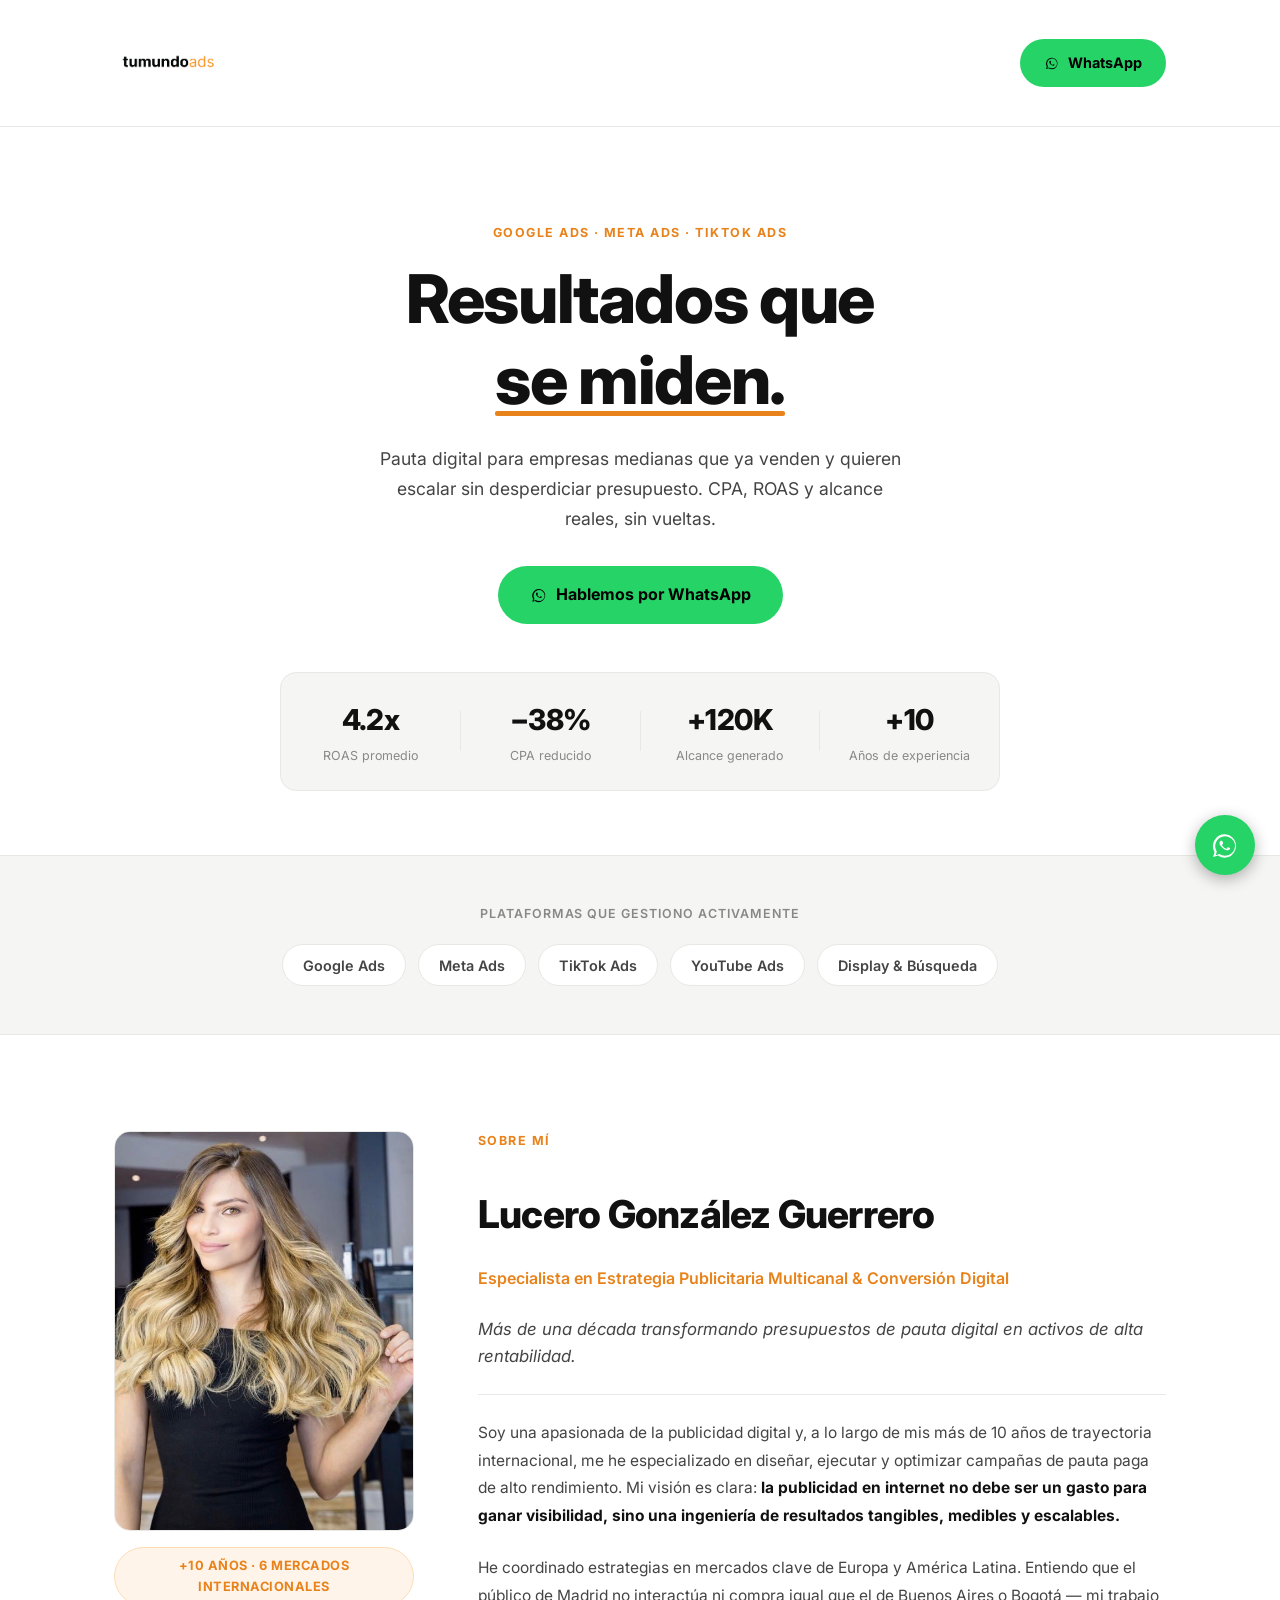
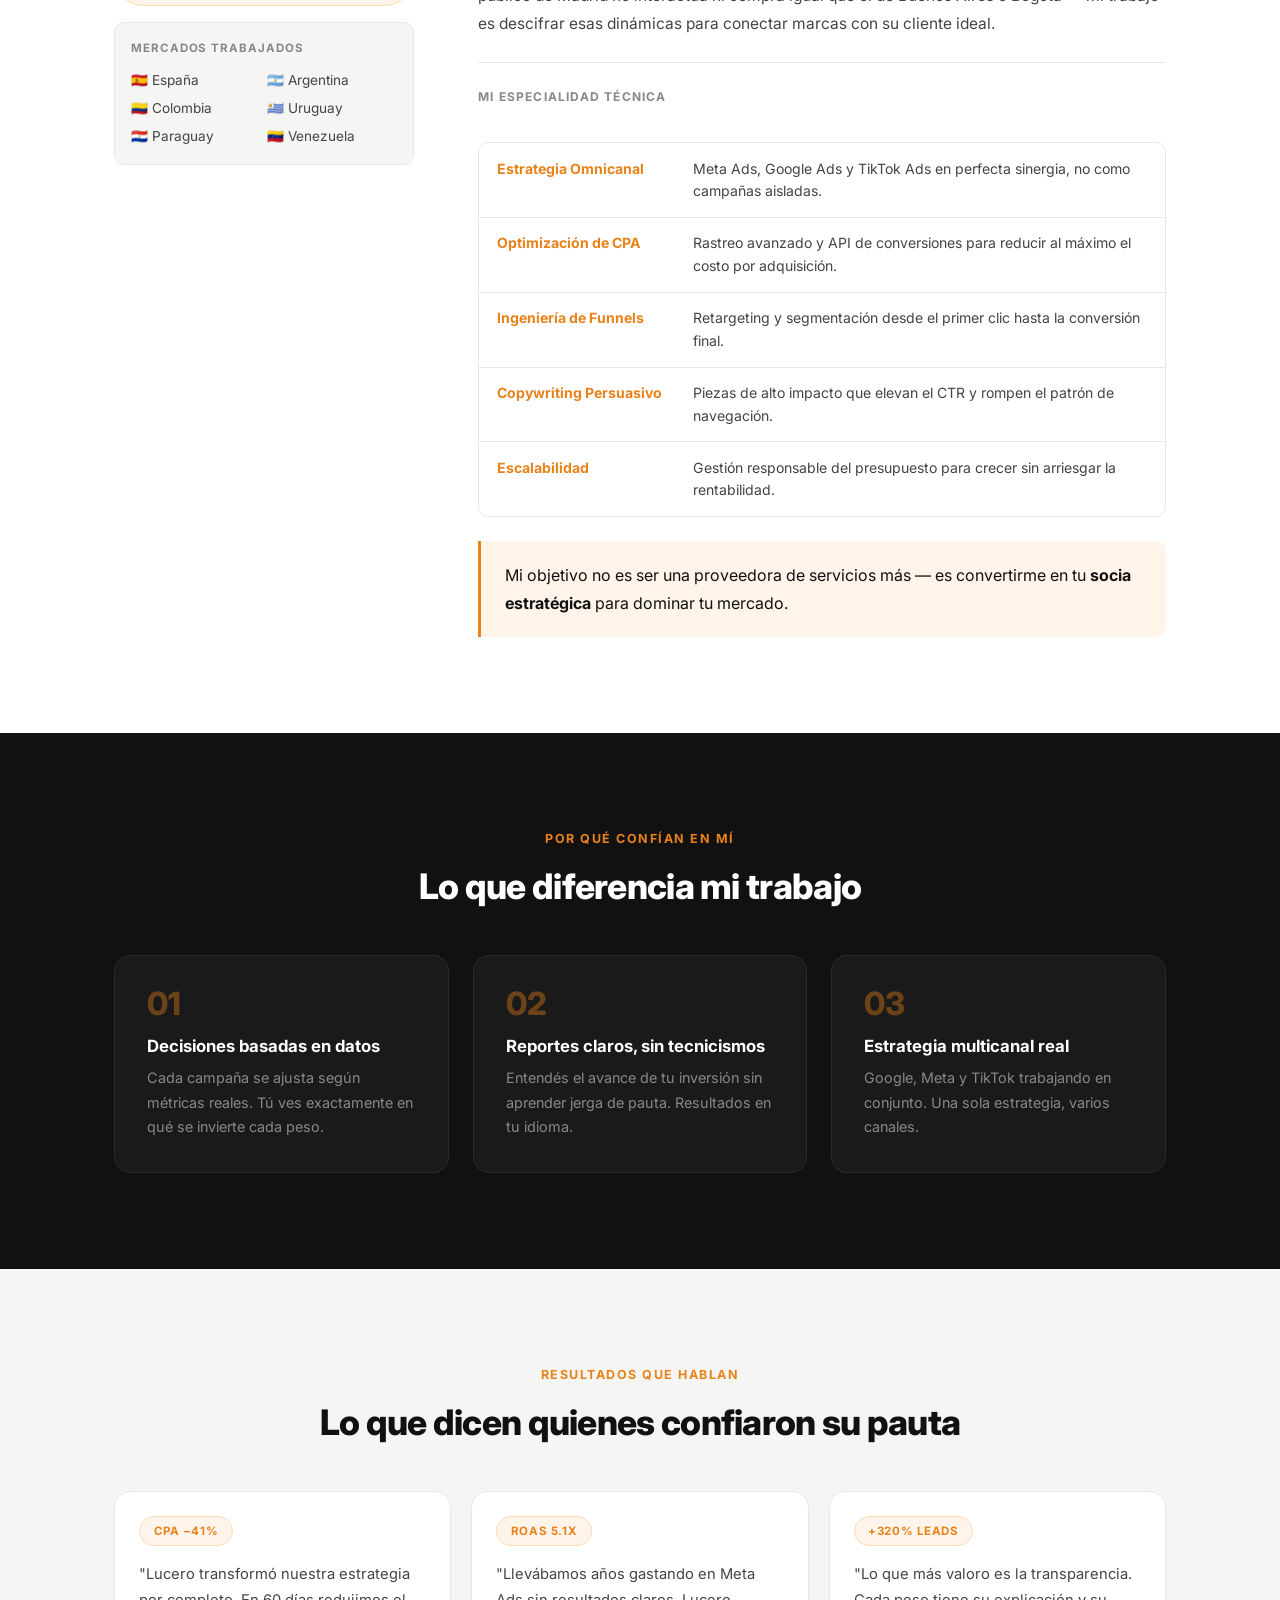
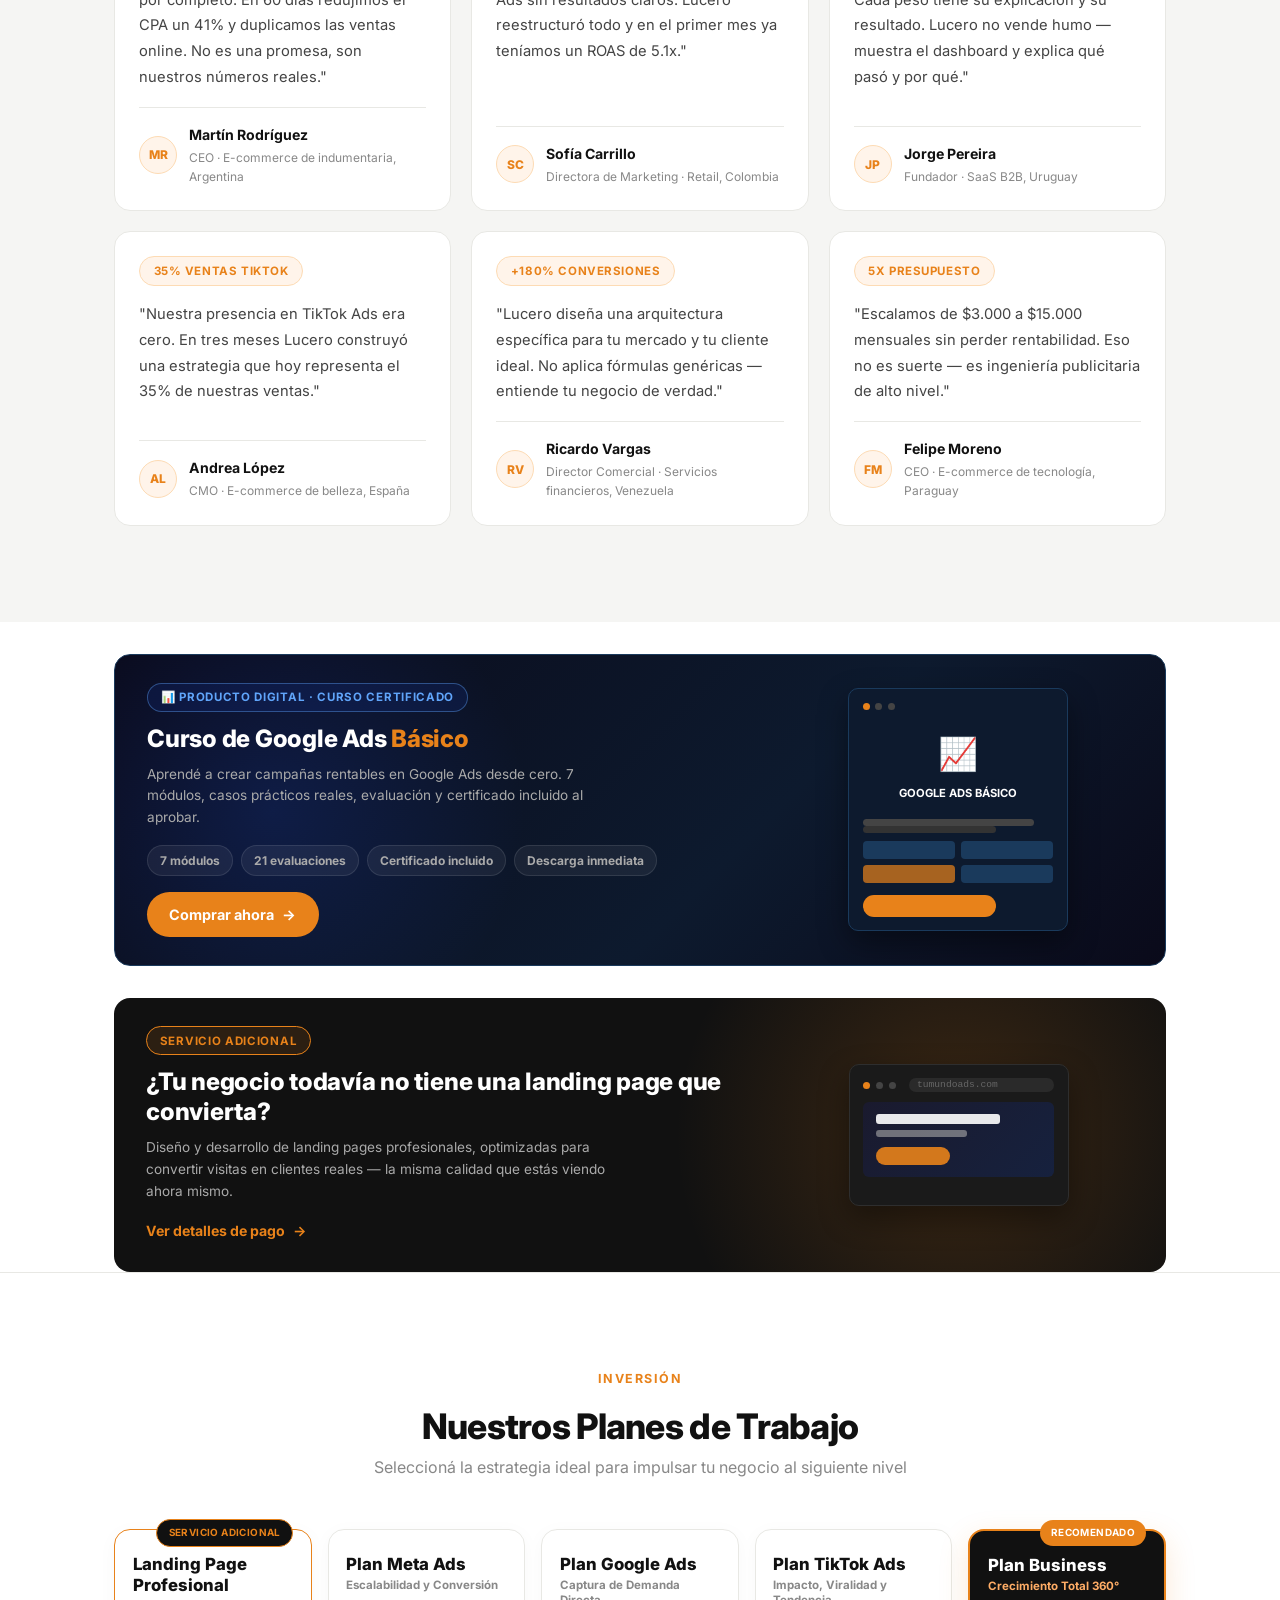
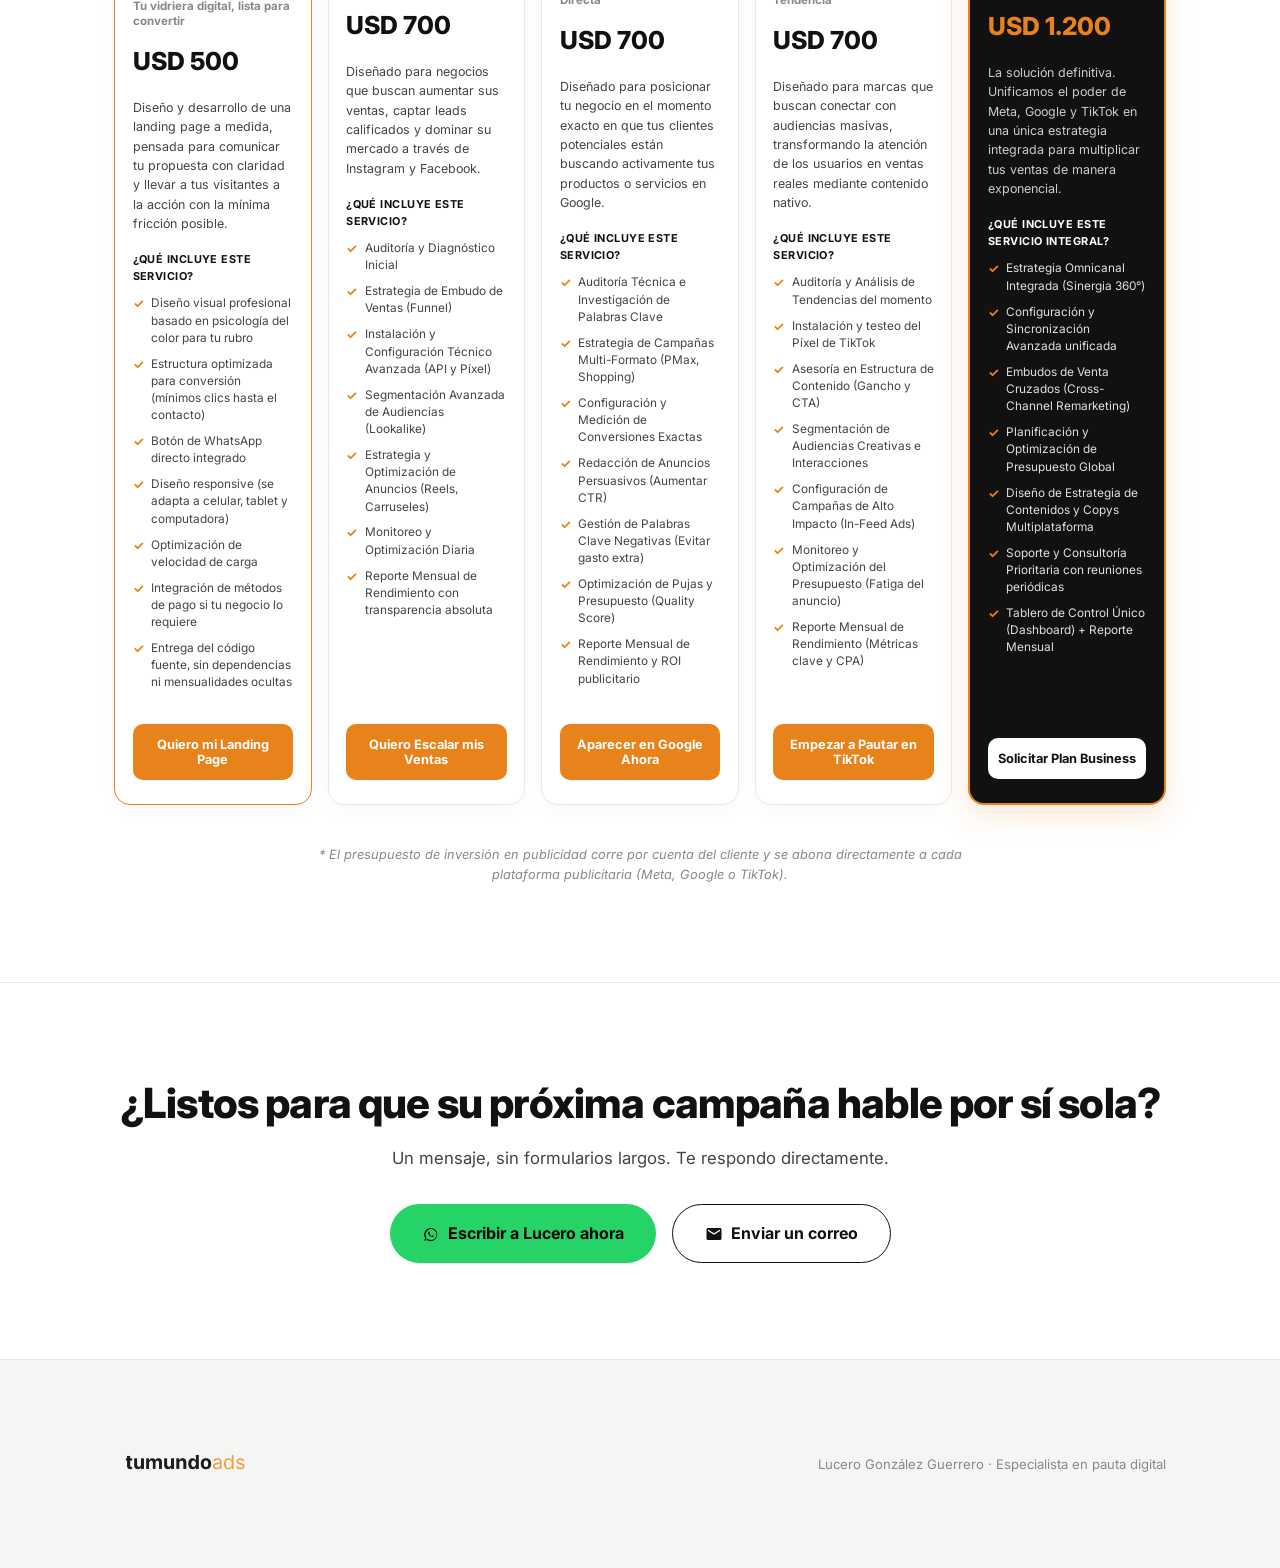
==== commit 517f0194: "Add files via upload" ====
--- a/landing-lucero/index.html
+++ b/landing-lucero/index.html
@@ -255,15 +255,15 @@
           <div class="promo-banner__glow promo-banner__glow--blue"></div>
           <div class="promo-banner__content">
             <span class="promo-banner__tag promo-banner__tag--curso">📊 Producto Digital · Curso Certificado</span>
-            <h2 class="promo-banner__title">Google Ads <span style="color:var(--orange)">Mastery</span></h2>
-            <p class="promo-banner__sub">Estrategia, Configuración y Optimización Profesional. Aprende a crear campañas rentables de Búsqueda, Display, YouTube, Shopping y Performance Max desde cero hasta nivel avanzado.</p>
+            <h2 class="promo-banner__title">Curso de Google Ads <span style="color:var(--orange)">Básico</span></h2>
+            <p class="promo-banner__sub">Aprendé a crear campañas rentables en Google Ads desde cero. 7 módulos, casos prácticos reales, evaluación y certificado incluido al aprobar.</p>
             <div class="curso-chips">
               <span class="curso-chip">7 módulos</span>
               <span class="curso-chip">21 evaluaciones</span>
               <span class="curso-chip">Certificado incluido</span>
-              <span class="curso-chip">Casos prácticos reales</span>
-            </div>
-            <span class="promo-banner__cta">Obtener el curso ahora <span class="promo-banner__arrow">→</span></span>
+              <span class="curso-chip">Descarga inmediata</span>
+            </div>
+            <span class="promo-banner__cta promo-banner__cta--btn">Comprar ahora <span class="promo-banner__arrow">→</span></span>
           </div>
           <div class="promo-banner__visual">
             <div class="promo-banner__browser promo-banner__browser--curso">
@@ -272,7 +272,7 @@
               </div>
               <div style="text-align:center;padding:0.5rem 0 0.25rem">
                 <div style="font-size:2rem;margin-bottom:0.4rem">📈</div>
-                <div style="font-size:0.7rem;font-weight:700;color:#fff;margin-bottom:0.75rem">GOOGLE ADS MASTERY</div>
+                <div style="font-size:0.7rem;font-weight:700;color:#fff;margin-bottom:0.75rem">GOOGLE ADS BÁSICO</div>
               </div>
               <div class="promo-banner__browser-line promo-banner__browser-line--lg"></div>
               <div class="promo-banner__browser-line promo-banner__browser-line--md"></div>
@@ -282,7 +282,7 @@
                 <div style="height:18px;background:#E8821A;border-radius:4px;opacity:0.7"></div>
                 <div style="height:18px;background:#1a3a5c;border-radius:4px"></div>
               </div>
-              <div class="promo-banner__browser-btn" style="background:#E8821A;margin-top:0.75rem"></div>
+              <div class="promo-banner__browser-btn" style="background:#E8821A;margin-top:0.75rem;height:22px;border-radius:99px;width:70%;"></div>
             </div>
           </div>
         </div>
@@ -304,43 +304,53 @@
             <div class="promo-banner__browser">
               <div class="promo-banner__browser-bar">
                 <span></span><span></span><span></span>
-              </div>
-              
-              <div class="promo-banner__mockup-screen">
-                <div class="mockup-page">
-                  
-                  <div class="mockup-hero-layer">
-                    <img src="https://images.unsplash.com/photo-1460925895917-afdab827c52f?w=500&auto=format&fit=crop&q=60" alt="Analytics">
-                    <div class="mockup-hero-text">
-                      <h4>¡Nueva Landing!</h4>
-                      <p>Diseño Web Profesional</p>
-                    </div>
+                <div class="promo-banner__url-bar">tumundoads.com</div>
+              </div>
+              <div class="promo-banner__scroll-wrap">
+                <div class="promo-banner__scroll-inner">
+                  <!-- Hero block -->
+                  <div class="mockup-hero-block">
+                    <div class="mockup-hero-text-lg"></div>
+                    <div class="mockup-hero-text-sm"></div>
+                    <div class="mockup-cta-btn"></div>
                   </div>
-
-                  <div class="mockup-features-grid">
-                    <div class="mockup-card">
-                      <img src="https://images.unsplash.com/photo-1555066931-4365d14bab8c?w=150&auto=format&fit=crop&q=60" alt="Code">
-                      <h5>Código Limpio</h5>
-                    </div>
-                    <div class="mockup-card">
-                      <img src="https://images.unsplash.com/photo-1512941937669-90a1b58e7e9c?w=150&auto=format&fit=crop&q=60" alt="Mobile">
-                      <h5>100% Responsive</h5>
-                    </div>
+                  <!-- Stats row -->
+                  <div class="mockup-stats-row">
+                    <div class="mockup-stat"><div class="mockup-stat-val"></div><div class="mockup-stat-lbl"></div></div>
+                    <div class="mockup-stat"><div class="mockup-stat-val"></div><div class="mockup-stat-lbl"></div></div>
+                    <div class="mockup-stat"><div class="mockup-stat-val"></div><div class="mockup-stat-lbl"></div></div>
                   </div>
-
-                  <div class="mockup-section-title">Proyectos Recientes</div>
-                  <div class="mockup-gallery-layer">
-                    <img src="https://images.unsplash.com/photo-1507238691740-187a5b1d37b8?w=400&auto=format&fit=crop&q=60" alt="Portfolio 1">
+                  <!-- Content lines -->
+                  <div class="promo-banner__browser-line promo-banner__browser-line--lg"></div>
+                  <div class="promo-banner__browser-line promo-banner__browser-line--md"></div>
+                  <div class="promo-banner__browser-line promo-banner__browser-line--sm"></div>
+                  <!-- Cards row -->
+                  <div class="mockup-cards-row">
+                    <div class="mockup-mini-card"></div>
+                    <div class="mockup-mini-card mockup-mini-card--orange"></div>
+                    <div class="mockup-mini-card"></div>
                   </div>
-
-                  <div class="mockup-form-layer">
-                    <h5>¿Empezamos tu proyecto?</h5>
-                    <div class="mockup-btn-fake">Enviar Mensaje</div>
+                  <!-- Repeat for loop -->
+                  <div class="mockup-hero-block">
+                    <div class="mockup-hero-text-lg"></div>
+                    <div class="mockup-hero-text-sm"></div>
+                    <div class="mockup-cta-btn"></div>
                   </div>
-
+                  <div class="mockup-stats-row">
+                    <div class="mockup-stat"><div class="mockup-stat-val"></div><div class="mockup-stat-lbl"></div></div>
+                    <div class="mockup-stat"><div class="mockup-stat-val"></div><div class="mockup-stat-lbl"></div></div>
+                    <div class="mockup-stat"><div class="mockup-stat-val"></div><div class="mockup-stat-lbl"></div></div>
+                  </div>
+                  <div class="promo-banner__browser-line promo-banner__browser-line--lg"></div>
+                  <div class="promo-banner__browser-line promo-banner__browser-line--md"></div>
+                  <div class="promo-banner__browser-line promo-banner__browser-line--sm"></div>
+                  <div class="mockup-cards-row">
+                    <div class="mockup-mini-card"></div>
+                    <div class="mockup-mini-card mockup-mini-card--orange"></div>
+                    <div class="mockup-mini-card"></div>
+                  </div>
                 </div>
               </div>
-
             </div>
           </div>
         </div>
--- a/landing-lucero/css/styles.css
+++ b/landing-lucero/css/styles.css
@@ -35,8 +35,8 @@
 
 /* NAV */
 .nav { position: sticky; top: 0; z-index: 50; background: rgba(255,255,255,0.95); backdrop-filter: blur(10px); border-bottom: 1px solid var(--gray-border); }
-.nav__inner { max-width: var(--max); margin: 0 auto; padding: 0.9rem 1.5rem; display: flex; align-items: center; justify-content: space-between; }
-.nav__logo { height: 42px; width: auto; }
+.nav__inner { max-width: var(--max); margin: 0 auto; padding: 0.5rem 1.5rem; display: flex; align-items: center; justify-content: space-between; }
+.nav__logo { height: 110px; width: auto; }
 
 /* HERO */
 .hero { padding: 6rem 1.5rem 4rem; background: var(--white); }
@@ -185,7 +185,7 @@
 /* FOOTER */
 .footer { border-top: 1px solid var(--gray-border); padding: 2rem 1.5rem; background: var(--gray-light); }
 .footer__inner { display: flex; align-items: center; justify-content: space-between; flex-wrap: wrap; gap: 1rem; }
-.footer__logo { height: 26px; width: auto; opacity: 0.6; }
+.footer__logo { height: 144px; width: auto; opacity: 0.9; }
 .footer__copy { font-size: 0.82rem; color: var(--gray-mid); }
 
 /* RESPONSIVE */
@@ -201,7 +201,7 @@
   .metrics { flex-direction: column; }
   .metric__sep { width: 80%; height: 1px; }
   .footer__inner { flex-direction: column; text-align: center; }
-  .nav__logo { height: 30px; }
+  .nav__logo { height: 80px; }
 }
 
 /* ================================================================
@@ -508,24 +508,24 @@
    BANNER PROMOCIONAL — Servicio de Landing Pages
    ================================================================ */
 .promo-banner {
-  padding: 4rem 1.5rem 0;
+  padding: 2rem 1.5rem 0;
   background: var(--white);
 }
 
 .promo-banner__card {
   position: relative;
   display: grid;
-  grid-template-columns: 1.3fr 1fr;
-  align-items: center;
-  gap: 2rem;
+  grid-template-columns: 1.4fr 0.8fr;
+  align-items: center;
+  gap: 1.5rem;
   background: var(--black);
   border-radius: var(--radius-lg);
-  padding: 3rem;
+  padding: 1.75rem 2rem;
   overflow: hidden;
   text-decoration: none;
   transition: transform 0.25s ease;
 }
-.promo-banner__card:hover { transform: translateY(-4px); }
+.promo-banner__card:hover { transform: translateY(-3px); }
 
 .promo-banner__glow {
   position: absolute;
@@ -533,7 +533,7 @@
   right: -10%;
   width: 60%;
   height: 180%;
-  background: radial-gradient(circle, rgba(232,130,26,0.25) 0%, transparent 70%);
+  background: radial-gradient(circle, rgba(232,130,26,0.2) 0%, transparent 70%);
   pointer-events: none;
 }
 
@@ -544,40 +544,40 @@
 
 .promo-banner__tag {
   display: inline-block;
-  font-size: 0.75rem;
+  font-size: 0.72rem;
   font-weight: 700;
   text-transform: uppercase;
   letter-spacing: 0.06em;
   color: var(--orange);
-  background: var(--orange-soft, rgba(232,130,26,0.12));
+  background: rgba(232,130,26,0.12);
   border: 1px solid var(--orange);
   border-radius: var(--radius-pill);
-  padding: 0.35rem 0.9rem;
-  margin-bottom: 1rem;
+  padding: 0.28rem 0.8rem;
+  margin-bottom: 0.75rem;
 }
 
 .promo-banner__title {
-  font-size: clamp(1.4rem, 2.6vw, 1.9rem);
+  font-size: clamp(1.1rem, 2.2vw, 1.5rem);
   font-weight: 800;
   color: var(--white);
   line-height: 1.25;
-  margin-bottom: 0.9rem;
+  margin-bottom: 0.6rem;
   letter-spacing: -0.01em;
 }
 
 .promo-banner__sub {
-  font-size: 0.95rem;
+  font-size: 0.85rem;
   color: #aaa;
-  line-height: 1.7;
+  line-height: 1.6;
   max-width: 480px;
-  margin-bottom: 1.5rem;
+  margin-bottom: 1rem;
 }
 
 .promo-banner__cta {
   display: inline-flex;
   align-items: center;
   gap: 0.5rem;
-  font-size: 0.95rem;
+  font-size: 0.88rem;
   font-weight: 700;
   color: var(--orange);
 }
@@ -587,7 +587,7 @@
 }
 .promo-banner__card:hover .promo-banner__arrow { transform: translateX(4px); }
 
-/* Visual tipo "navegador" representando una landing page */
+/* Visual tipo "navegador" con animación de scroll */
 .promo-banner__visual {
   position: relative;
   z-index: 1;
@@ -597,46 +597,66 @@
 
 .promo-banner__browser {
   width: 100%;
-  max-width: 280px;
+  max-width: 220px;
   background: #1a1a1a;
   border: 1px solid #2e2e2e;
   border-radius: var(--radius);
-  padding: 1.25rem;
-  box-shadow: 0 20px 50px rgba(0,0,0,0.4);
+  padding: 0.85rem;
+  box-shadow: 0 12px 30px rgba(0,0,0,0.4);
+  overflow: hidden;
 }
 
 .promo-banner__browser-bar {
   display: flex;
-  gap: 0.4rem;
-  margin-bottom: 1rem;
+  gap: 0.35rem;
+  margin-bottom: 0.75rem;
 }
 .promo-banner__browser-bar span {
-  width: 9px;
-  height: 9px;
+  width: 7px;
+  height: 7px;
   border-radius: 50%;
   background: #444;
 }
 .promo-banner__browser-bar span:first-child { background: var(--orange); }
 
+/* Contenedor con clip para el efecto scroll en loop */
+.promo-banner__scroll-wrap {
+  overflow: hidden;
+  height: 90px;
+  position: relative;
+}
+
+.promo-banner__scroll-inner {
+  display: flex;
+  flex-direction: column;
+  gap: 0.45rem;
+  animation: scrollLoop 3s linear infinite;
+}
+
+/* Duplicamos los elementos para que el loop sea continuo */
+@keyframes scrollLoop {
+  0%   { transform: translateY(0); }
+  100% { transform: translateY(-50%); }
+}
+
 .promo-banner__browser-line {
-  height: 9px;
+  height: 7px;
   border-radius: 4px;
   background: #333;
-  margin-bottom: 0.6rem;
+  flex-shrink: 0;
 }
 .promo-banner__browser-line--lg { width: 90%; background: #444; }
 .promo-banner__browser-line--md { width: 70%; }
-.promo-banner__browser-line--sm { width: 50%; margin-bottom: 1.2rem; }
-
-.promo-banner__browser-btn {
-  width: 55%;
-  height: 28px;
+.promo-banner__browser-line--sm { width: 50%; }
+.promo-banner__browser-line--btn {
+  width: 45%;
+  background: var(--orange);
   border-radius: var(--radius-pill);
-  background: var(--orange);
+  opacity: 0.85;
 }
 
 @media (max-width: 800px) {
-  .promo-banner__card { grid-template-columns: 1fr; padding: 2rem; }
+  .promo-banner__card { grid-template-columns: 1fr; padding: 1.5rem; }
   .promo-banner__visual { display: none; }
 }
 
@@ -718,3 +738,129 @@
 @media (max-width: 800px) {
   .promo-banner--curso .promo-banner__visual { display: none; }
 }
+
+/* ================================================================
+   MOCKUP ANIMADO DEL BANNER — elementos visuales CSS puro
+   ================================================================ */
+.promo-banner__url-bar {
+  flex: 1;
+  height: 14px;
+  background: #2a2a2a;
+  border-radius: 99px;
+  font-size: 0.6rem;
+  color: #666;
+  display: flex;
+  align-items: center;
+  padding: 0 0.5rem;
+  margin-left: 0.5rem;
+  font-family: monospace;
+}
+
+.promo-banner__browser-bar {
+  display: flex;
+  align-items: center;
+  gap: 0.35rem;
+  margin-bottom: 0.6rem;
+}
+
+/* Hero block del mockup */
+.mockup-hero-block {
+  background: linear-gradient(135deg, #1a1a2e 0%, #16213e 100%);
+  border-radius: 6px;
+  padding: 0.75rem 0.8rem;
+  margin-bottom: 0.5rem;
+}
+.mockup-hero-text-lg {
+  height: 10px;
+  width: 75%;
+  background: #fff;
+  border-radius: 3px;
+  margin-bottom: 0.4rem;
+  opacity: 0.9;
+}
+.mockup-hero-text-sm {
+  height: 7px;
+  width: 55%;
+  background: #aaa;
+  border-radius: 3px;
+  margin-bottom: 0.6rem;
+  opacity: 0.6;
+}
+.mockup-cta-btn {
+  height: 18px;
+  width: 45%;
+  background: var(--orange);
+  border-radius: 99px;
+  opacity: 0.9;
+}
+
+/* Stats row */
+.mockup-stats-row {
+  display: grid;
+  grid-template-columns: 1fr 1fr 1fr;
+  gap: 0.35rem;
+  margin-bottom: 0.5rem;
+}
+.mockup-stat {
+  background: #2a2a2a;
+  border-radius: 4px;
+  padding: 0.4rem 0.3rem;
+  display: flex;
+  flex-direction: column;
+  align-items: center;
+  gap: 0.2rem;
+}
+.mockup-stat-val {
+  height: 8px;
+  width: 60%;
+  background: var(--orange);
+  border-radius: 2px;
+  opacity: 0.85;
+}
+.mockup-stat-lbl {
+  height: 5px;
+  width: 80%;
+  background: #555;
+  border-radius: 2px;
+}
+
+/* Mini cards row */
+.mockup-cards-row {
+  display: grid;
+  grid-template-columns: 1fr 1fr 1fr;
+  gap: 0.35rem;
+  margin-bottom: 0.5rem;
+}
+.mockup-mini-card {
+  height: 32px;
+  background: #2a2a2a;
+  border-radius: 4px;
+  border: 1px solid #333;
+}
+.mockup-mini-card--orange {
+  border-color: var(--orange);
+  background: rgba(232,130,26,0.12);
+}
+
+/* Aumentar velocidad del scroll para que se vea más dinámico */
+.promo-banner__scroll-inner {
+  animation-duration: 5s;
+}
+
+/* Botón Comprar ahora en banner */
+.promo-banner__cta--btn {
+  display: inline-flex;
+  align-items: center;
+  gap: 0.5rem;
+  background: var(--orange);
+  color: #fff;
+  font-size: 0.9rem;
+  font-weight: 700;
+  padding: 0.7rem 1.4rem;
+  border-radius: var(--radius-pill);
+  transition: background 0.2s, transform 0.15s;
+}
+.promo-banner__card:hover .promo-banner__cta--btn {
+  background: #cf6f10;
+  transform: translateY(-1px);
+}
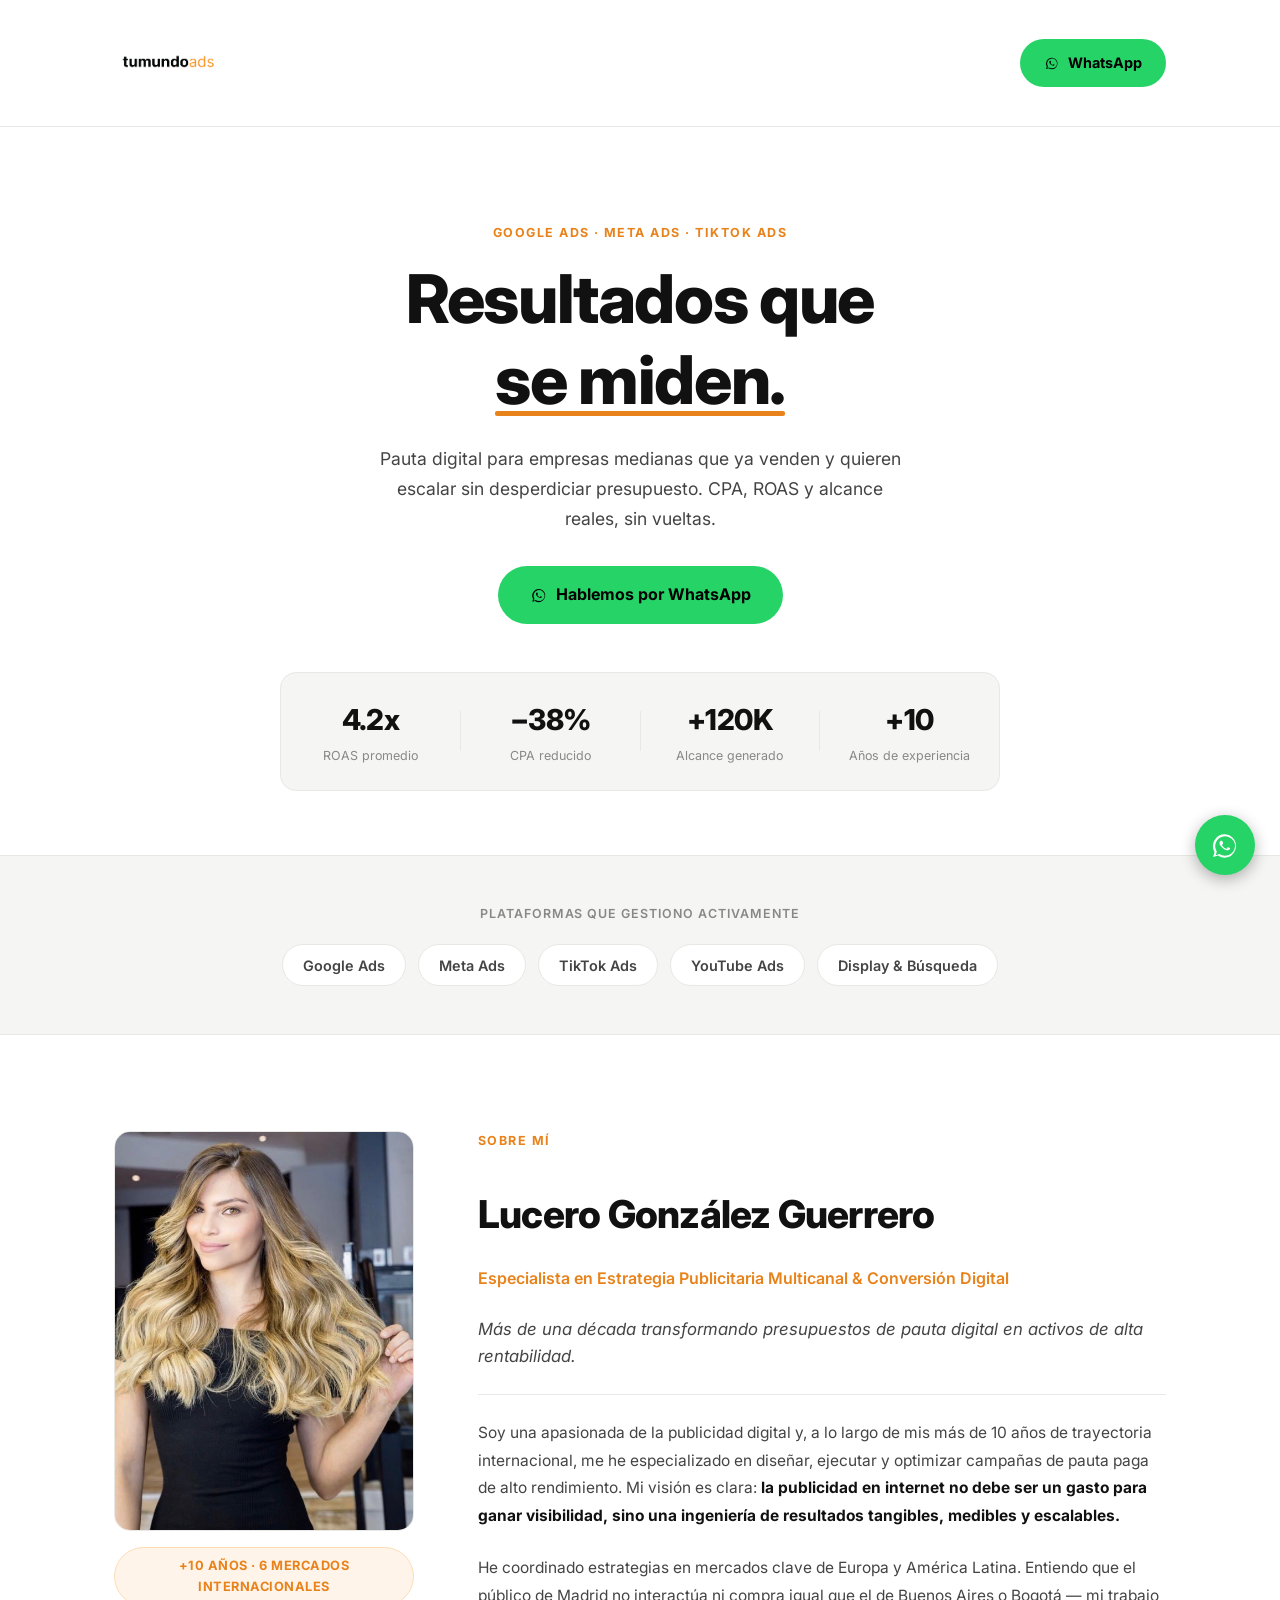
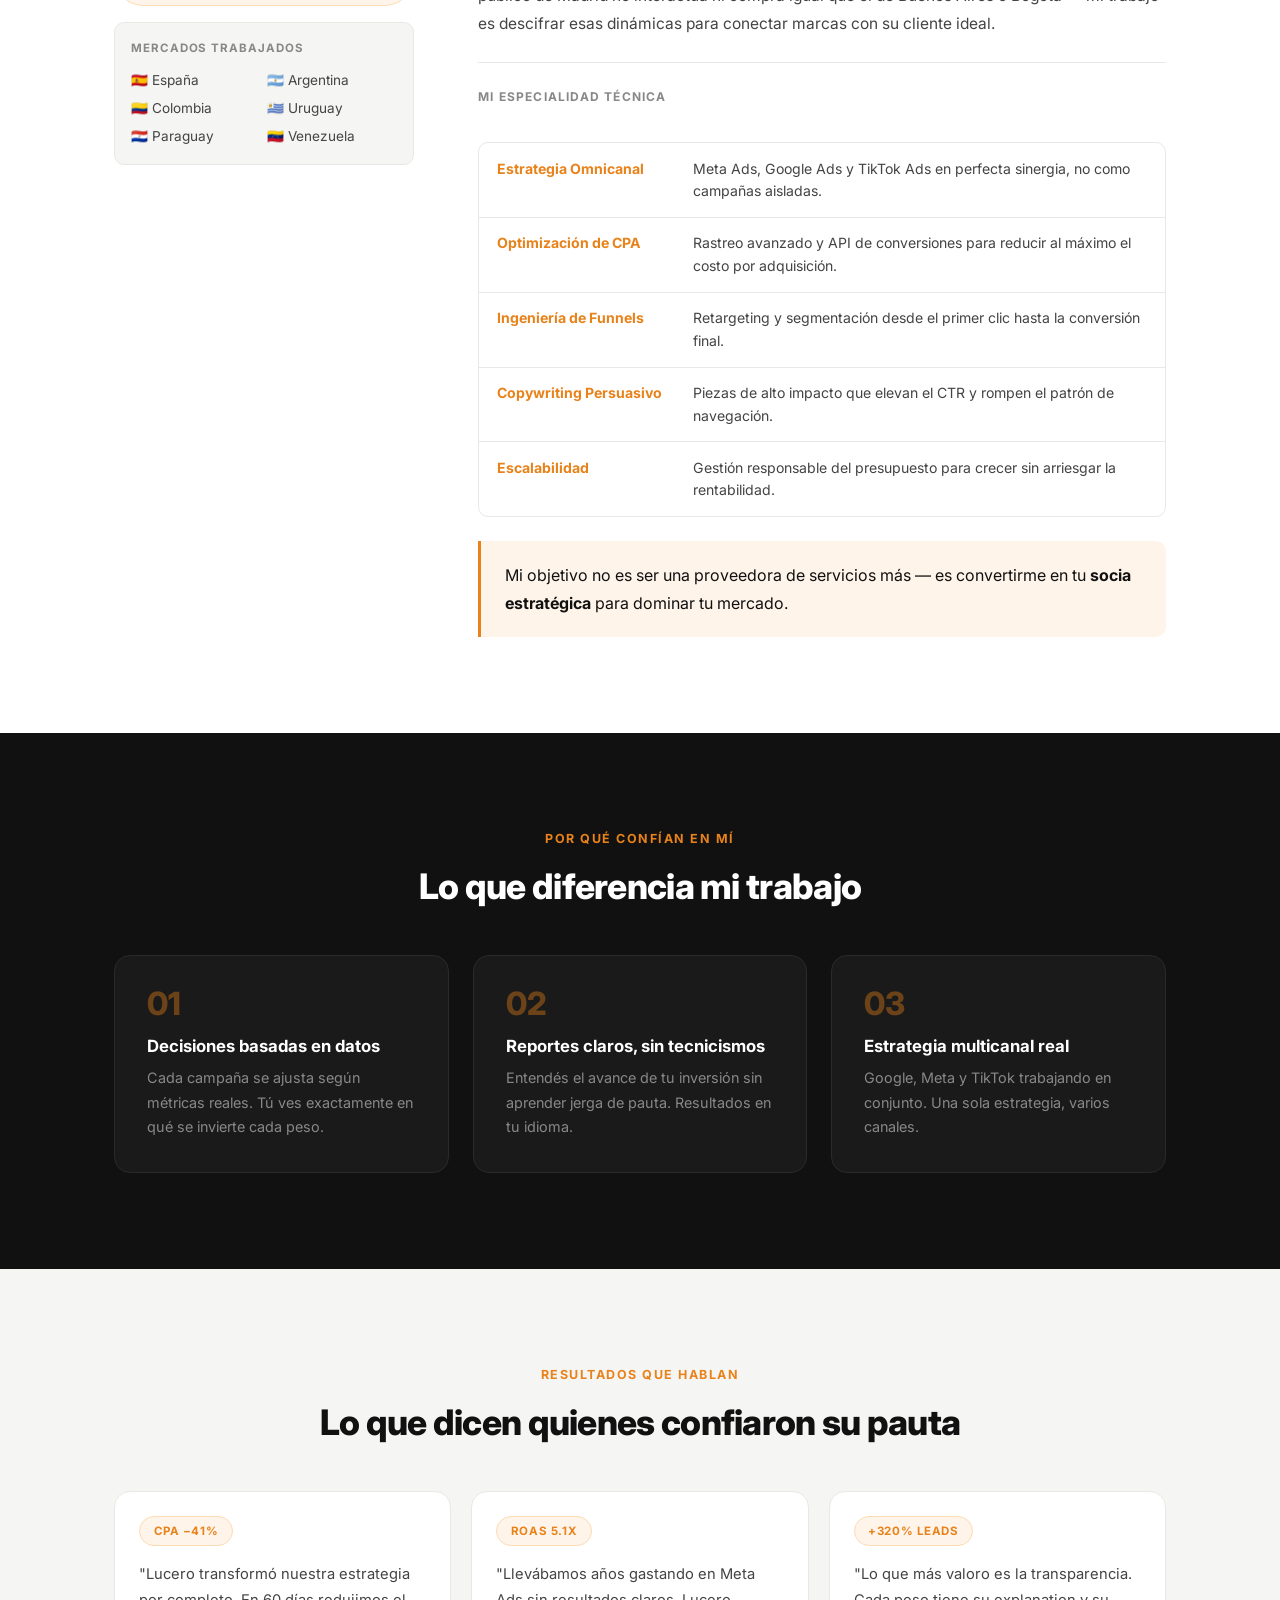
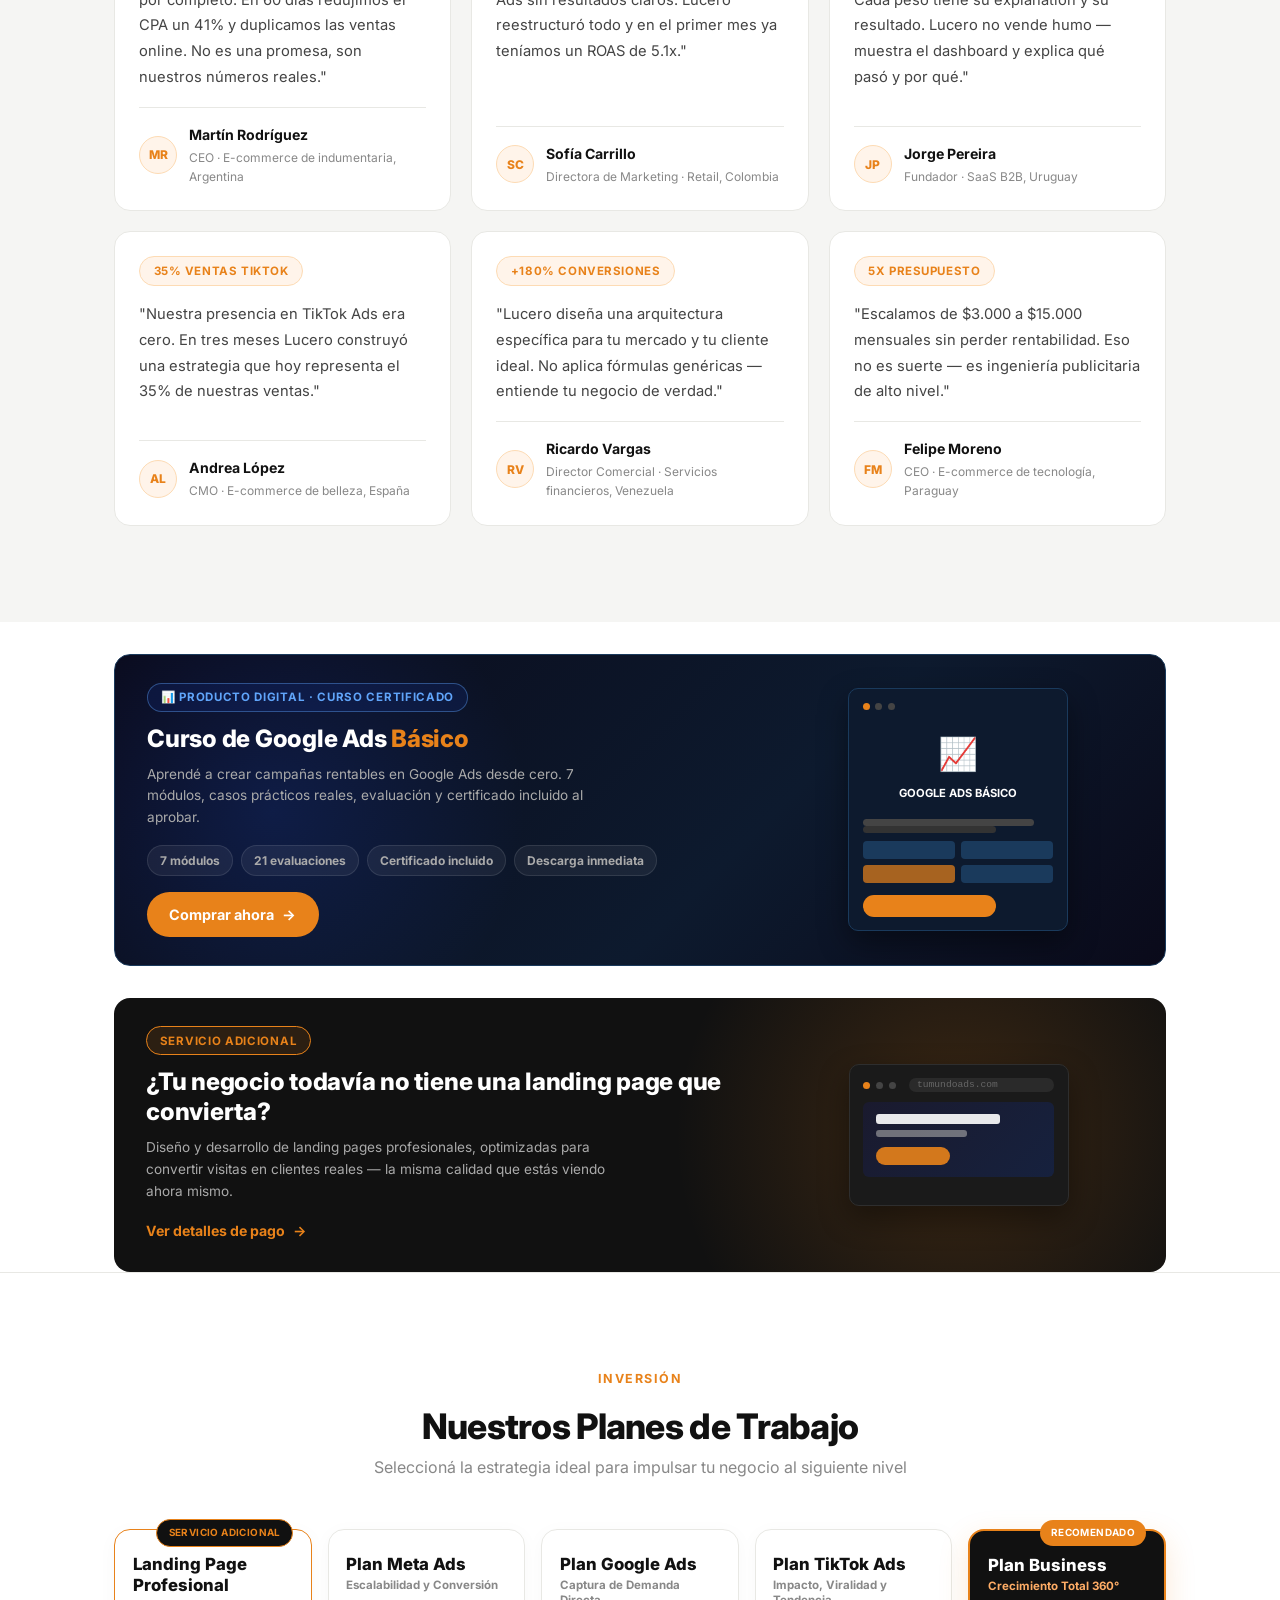
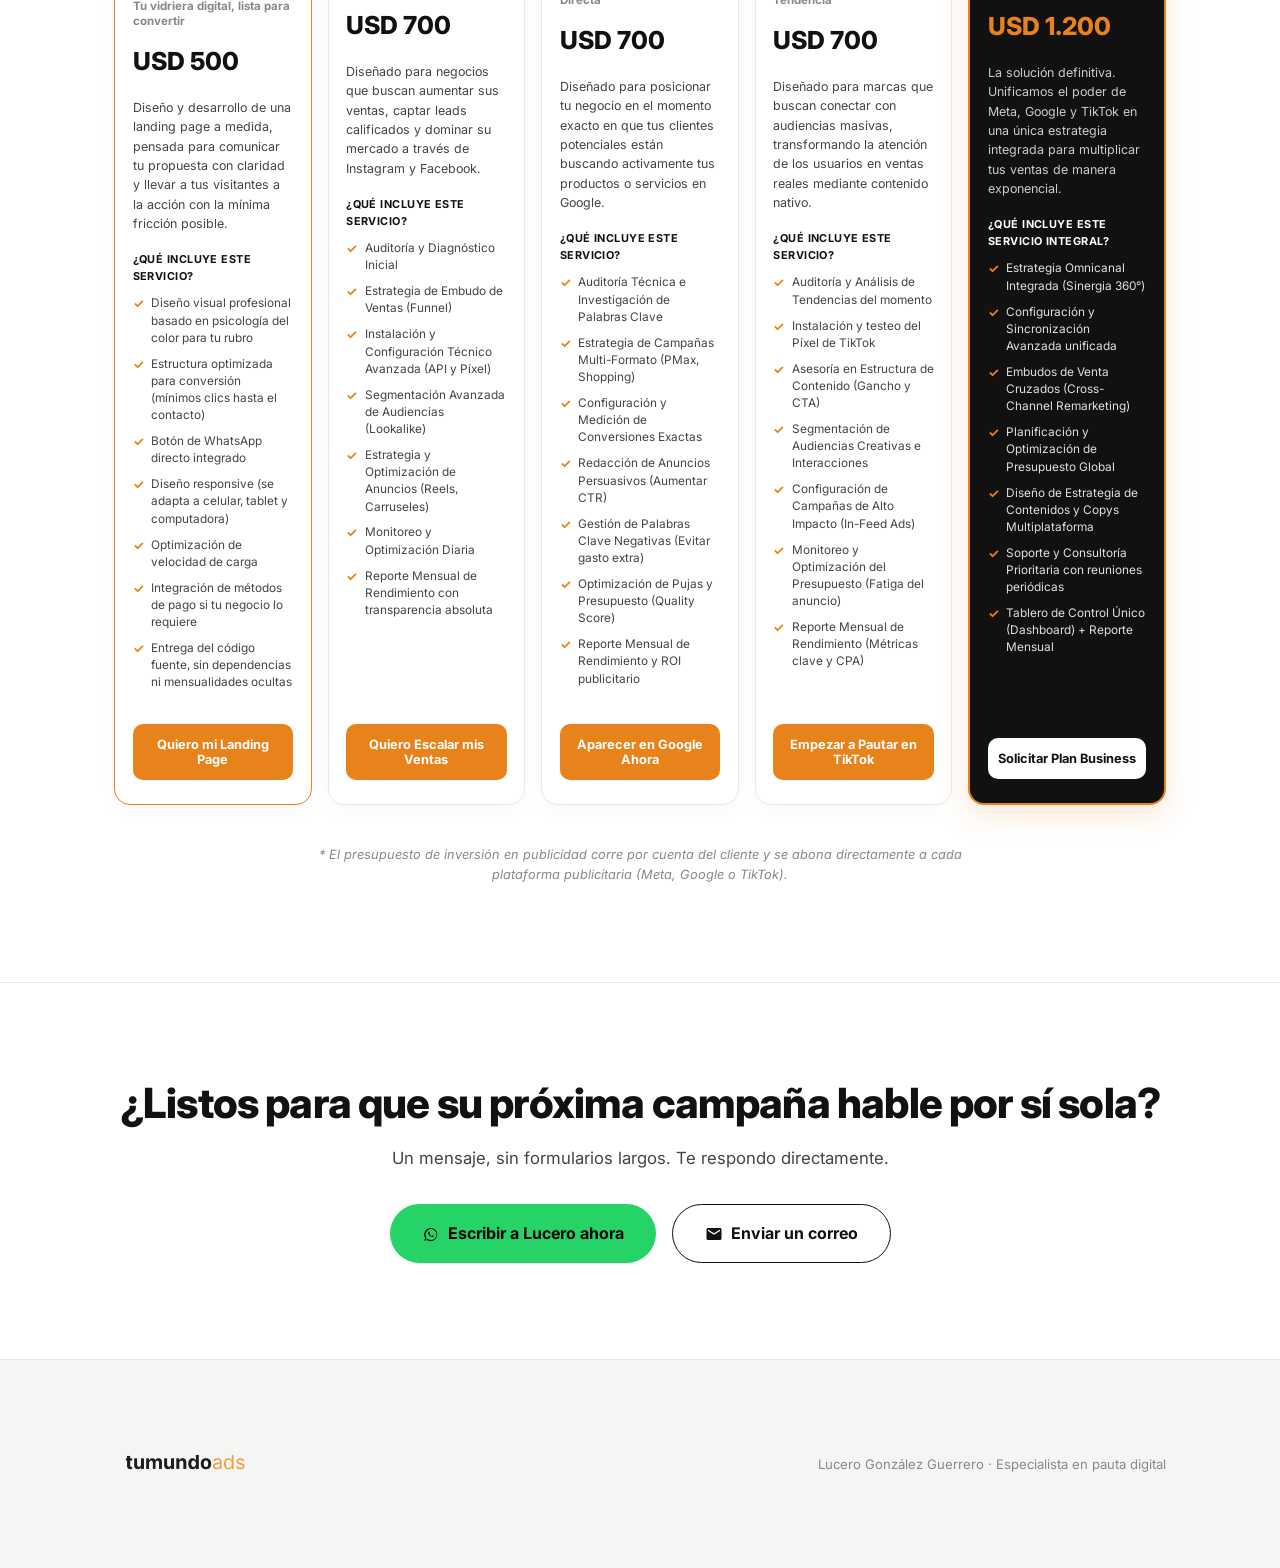
==== commit 41eb8517: "Add files via upload" ====
--- a/landing-lucero/index.html
+++ b/landing-lucero/index.html
@@ -1,6 +1,16 @@
 <!DOCTYPE html>
 <html lang="es">
 <head>
+  <!-- Google tag (gtag.js) -->
+  <script async src="https://www.googletagmanager.com/gtag/js?id=G-93BG2G5G90"></script>
+  <script>
+    window.dataLayer = window.dataLayer || [];
+    function gtag(){dataLayer.push(arguments);}
+    gtag('js', new Date());
+
+    gtag('config', 'G-93BG2G5G90');
+  </script>
+
   <meta charset="UTF-8" />
   <meta name="viewport" content="width=device-width, initial-scale=1.0" />
   <title>TuMundoAds · Lucero González — Estrategia de Pauta Digital</title>
@@ -9,6 +19,9 @@
   <link rel="preconnect" href="https://fonts.gstatic.com" crossorigin>
   <link href="https://fonts.googleapis.com/css2?family=Inter:wght@400;500;600;700;800&display=swap" rel="stylesheet">
   <link rel="stylesheet" href="css/styles.css" />
+  
+  <!-- Favicon para buscadores y pestañas -->
+  <link rel="icon" type="image/png" href="assets/favicon.png" />
   
   <style>
     .wsp-float {
@@ -198,7 +211,7 @@
 
           <article class="testi">
             <div class="testi__tag">+320% leads</div>
-            <p class="testi__text">"Lo que más valoro es la transparencia. Cada peso tiene su explicación y su resultado. Lucero no vende humo — muestra el dashboard y explica qué pasó y por qué."</p>
+            <p class="testi__text">"Lo que más valoro es la transparencia. Cada peso tiene su explanation y su resultado. Lucero no vende humo — muestra el dashboard y explica qué pasó y por qué."</p>
             <div class="testi__author">
               <div class="testi__avatar">JP</div>
               <div>
@@ -510,4 +523,4 @@
 
   <script src="js/main.js"></script>
 </body>
-</html>+</html>
--- a/landing-lucero/css/styles.css
+++ b/landing-lucero/css/styles.css
@@ -106,73 +106,13 @@
 .testimonials .eyebrow { color: var(--orange); }
 .testimonials .section-title { color: var(--black); margin-bottom: 3rem; }
 
-/* Grid: 3 columnas iguales, todas las cards del mismo alto */
-.testi-grid {
-  display: grid;
-  grid-template-columns: repeat(3, 1fr);
-  gap: 1.25rem;
-  align-items: stretch;
-}
-
-/* Card: flex columna, tag arriba — texto centro — autor abajo */
-.testi {
-  background: var(--white);
-  border: 1px solid var(--gray-border);
-  border-radius: var(--radius-lg);
-  padding: 1.5rem;
-  display: flex;
-  flex-direction: column;
-  gap: 1rem;
-  transition: border-color 0.2s, transform 0.2s;
-}
+.testi-grid { display: grid; grid-template-columns: repeat(3, 1fr); gap: 1.25rem; align-items: stretch; }
+.testi { background: var(--white); border: 1px solid var(--gray-border); border-radius: var(--radius-lg); padding: 1.5rem; display: flex; flex-direction: column; gap: 1rem; transition: border-color 0.2s, transform 0.2s; }
 .testi:hover { border-color: var(--orange); transform: translateY(-3px); }
-
-/* Tag resultado — arriba de la card */
-.testi__tag {
-  align-self: flex-start;
-  font-size: 0.72rem;
-  font-weight: 700;
-  text-transform: uppercase;
-  letter-spacing: 0.05em;
-  color: var(--orange);
-  background: var(--orange-light);
-  border: 1px solid var(--orange-border);
-  border-radius: var(--radius-pill);
-  padding: 0.3rem 0.85rem;
-  white-space: nowrap;
-}
-
-/* Texto — ocupa el espacio disponible para que todas las cards sean iguales */
-.testi__text {
-  font-size: 0.92rem;
-  color: var(--gray-dark);
-  line-height: 1.75;
-  flex: 1;
-}
-
-/* Autor — siempre al fondo de la card */
-.testi__author {
-  display: flex;
-  align-items: center;
-  gap: 0.75rem;
-  padding-top: 1rem;
-  border-top: 1px solid var(--gray-border);
-  margin-top: auto;
-}
-.testi__avatar {
-  width: 38px;
-  height: 38px;
-  border-radius: 50%;
-  background: var(--orange-light);
-  border: 1.5px solid var(--orange-border);
-  color: var(--orange);
-  font-size: 0.75rem;
-  font-weight: 800;
-  display: flex;
-  align-items: center;
-  justify-content: center;
-  flex-shrink: 0;
-}
+.testi__tag { align-self: flex-start; font-size: 0.72rem; font-weight: 700; text-transform: uppercase; letter-spacing: 0.05em; color: var(--orange); background: var(--orange-light); border: 1px solid var(--orange-border); border-radius: var(--radius-pill); padding: 0.3rem 0.85rem; white-space: nowrap; }
+.testi__text { font-size: 0.92rem; color: var(--gray-dark); line-height: 1.75; flex: 1; }
+.testi__author { display: flex; align-items: center; gap: 0.75rem; padding-top: 1rem; border-top: 1px solid var(--gray-border); margin-top: auto; }
+.testi__avatar { width: 38px; height: 38px; border-radius: 50%; background: var(--orange-light); border: 1.5px solid var(--orange-border); color: var(--orange); font-size: 0.75rem; font-weight: 800; display: flex; align-items: center; justify-content: center; flex-shrink: 0; }
 .testi__name { font-size: 0.88rem; font-weight: 700; color: var(--black); }
 .testi__role { font-size: 0.75rem; color: var(--gray-mid); margin-top: 0.1rem; }
 
@@ -188,679 +128,213 @@
 .footer__logo { height: 144px; width: auto; opacity: 0.9; }
 .footer__copy { font-size: 0.82rem; color: var(--gray-mid); }
 
-/* RESPONSIVE */
-@media (max-width: 900px) {
-  .about__grid { grid-template-columns: 1fr; }
-  .about__photo-col { position: static; max-width: 280px; margin: 0 auto; }
-  .skill { grid-template-columns: 1fr; gap: 0.25rem; }
-  .pillars__grid { grid-template-columns: 1fr; }
-  .testi-grid { grid-template-columns: 1fr; }
-}
-@media (max-width: 600px) {
-  .hero { padding: 4rem 1.5rem 3rem; }
-  .metrics { flex-direction: column; }
-  .metric__sep { width: 80%; height: 1px; }
-  .footer__inner { flex-direction: column; text-align: center; }
-  .nav__logo { height: 80px; }
-}
-
-/* ================================================================
-   PLANES DE TRABAJO
-   ================================================================ */
+/* PLANES DE TRABAJO BASE */
 .plans { padding: 6rem 1.5rem; background: var(--white); border-top: 1px solid var(--gray-border); }
 .plans .section-title { margin-bottom: 0.5rem; }
 .plans__sub { text-align: center; color: var(--gray-mid); font-size: 1rem; margin-bottom: 3rem; }
-
-.plans__grid {
-  display: grid;
-  grid-template-columns: repeat(5, 1fr);
-  gap: 1rem;
-  align-items: stretch;
-}
-
-.plan {
-  background: var(--white);
-  border: 1px solid var(--gray-border);
-  border-radius: var(--radius-lg);
-  padding: 1.5rem 1.1rem;
-  display: flex;
-  flex-direction: column;
-  position: relative;
-  box-shadow: 0 4px 20px rgba(0,0,0,0.03);
-  transition: border-color 0.2s, transform 0.2s;
-}
+.plans__grid { display: grid; grid-template-columns: repeat(5, 1fr); gap: 1rem; align-items: stretch; }
+.plan { background: var(--white); border: 1px solid var(--gray-border); border-radius: var(--radius-lg); padding: 1.5rem 1.1rem; display: flex; flex-direction: column; position: relative; box-shadow: 0 4px 20px rgba(0,0,0,0.03); transition: border-color 0.2s, transform 0.2s; }
 .plan:hover { border-color: var(--orange); transform: translateY(-4px); }
-
-.plan--featured {
-  background: var(--black);
-  border: 2px solid var(--orange);
-  box-shadow: 0 10px 30px rgba(232,130,26,0.18);
-}
-
-.plan__badge {
-  position: absolute;
-  top: -11px;
-  right: 1.1rem;
-  background: var(--orange);
-  color: var(--white);
-  font-size: 0.62rem;
-  font-weight: 700;
-  text-transform: uppercase;
-  letter-spacing: 0.04em;
-  padding: 0.32rem 0.7rem;
-  border-radius: var(--radius-pill);
-  white-space: nowrap;
-}
-
+.plan--featured { background: var(--black); border: 2px solid var(--orange); box-shadow: 0 10px 30px rgba(232,130,26,0.18); }
+.plan__badge { position: absolute; top: -11px; right: 1.1rem; background: var(--orange); color: var(--white); font-size: 0.62rem; font-weight: 700; text-transform: uppercase; letter-spacing: 0.04em; padding: 0.32rem 0.7rem; border-radius: var(--radius-pill); white-space: nowrap; }
 .plan__title { font-size: 1.05rem; font-weight: 800; color: var(--black); margin-bottom: 0.2rem; line-height: 1.25; }
 .plan--featured .plan__title { color: var(--white); }
-
 .plan__focus { font-size: 0.72rem; font-weight: 700; color: var(--gray-mid); margin-bottom: 0.85rem; line-height: 1.3; }
 .plan--featured .plan__focus { color: #FFAD66; }
-
 .plan__price { font-size: 1.55rem; font-weight: 800; color: var(--black); margin-bottom: 1rem; }
 .plan--featured .plan__price { color: var(--orange); }
-
 .plan__desc { font-size: 0.78rem; color: var(--gray-dark); line-height: 1.55; margin-bottom: 1.1rem; min-height: 70px; }
 .plan--featured .plan__desc { color: #ccc; }
-
 .plan__includes-title { font-size: 0.68rem; font-weight: 700; text-transform: uppercase; letter-spacing: 0.04em; color: var(--black); margin-bottom: 0.6rem; }
 .plan--featured .plan__includes-title { color: var(--white); }
-
 .plan__list { list-style: none; padding: 0; margin: 0 0 1.5rem; flex: 1; }
-.plan__list li {
-  font-size: 0.74rem;
-  color: var(--gray-dark);
-  line-height: 1.45;
-  padding-left: 1.15rem;
-  position: relative;
-  margin-bottom: 0.55rem;
-}
-.plan__list li::before {
-  content: "✓";
-  position: absolute;
-  left: 0;
-  color: var(--orange);
-  font-weight: 700;
-  font-size: 0.8rem;
-}
+.plan__list li { font-size: 0.74rem; color: var(--gray-dark); line-height: 1.45; padding-left: 1.15rem; position: relative; margin-bottom: 0.55rem; }
+.plan__list li::before { content: "✓"; position: absolute; left: 0; color: var(--orange); font-weight: 700; font-size: 0.8rem; }
 .plan--featured .plan__list li { color: #e0e0e0; }
-
-.btn-plan {
-  display: block;
-  width: 100%;
-  text-align: center;
-  background: var(--orange);
-  color: var(--white);
-  border: none;
-  padding: 0.8rem 0.5rem;
-  border-radius: var(--radius);
-  font-weight: 700;
-  font-size: 0.8rem;
-  cursor: pointer;
-  font-family: 'Inter', sans-serif;
-  transition: background 0.2s, transform 0.15s;
-  margin-top: auto;
-}
+.btn-plan { display: block; width: 100%; text-align: center; background: var(--orange); color: var(--white); border: none; padding: 0.8rem 0.5rem; border-radius: var(--radius); font-weight: 700; font-size: 0.8rem; cursor: pointer; font-family: 'Inter', sans-serif; transition: background 0.2s, transform 0.15s; margin-top: auto; }
 .btn-plan:hover { background: #cf6f10; transform: translateY(-2px); }
-
 .btn-plan--featured { background: var(--white); color: var(--black); }
 .btn-plan--featured:hover { background: var(--orange); color: var(--white); }
-
 .plans__note { font-size: 0.8rem; color: var(--gray-mid); font-style: italic; text-align: center; max-width: 700px; margin: 2.5rem auto 0; }
 
-/* ================================================================
-   MODAL SELECTOR DE PAGO
-   ================================================================ */
-.pay-modal {
-  position: fixed;
-  inset: 0;
-  z-index: 100;
-  display: none;
-  align-items: center;
-  justify-content: center;
-  padding: 1.5rem;
-}
+/* MODAL SELECTOR DE PAGO BASE */
+.pay-modal { position: fixed; inset: 0; z-index: 100; display: none; align-items: center; justify-content: center; padding: 1.5rem; }
 .pay-modal--open { display: flex; }
-
-.pay-modal__overlay {
-  position: absolute;
-  inset: 0;
-  background: rgba(17,17,17,0.6);
-  backdrop-filter: blur(3px);
-}
-
-.pay-modal__box {
-  position: relative;
-  background: var(--white);
-  border-radius: var(--radius-lg);
-  padding: 2rem;
-  max-width: 420px;
-  width: 100%;
-  box-shadow: 0 20px 60px rgba(0,0,0,0.25);
-}
-
-.pay-modal__close {
-  position: absolute;
-  top: 1rem;
-  right: 1rem;
-  background: var(--gray-light);
-  border: none;
-  width: 32px;
-  height: 32px;
-  border-radius: 50%;
-  cursor: pointer;
-  font-size: 0.9rem;
-  color: var(--gray-dark);
-}
+.pay-modal__overlay { position: absolute; inset: 0; background: rgba(17,17,17,0.6); backdrop-filter: blur(3px); }
+.pay-modal__box { position: relative; background: var(--white); border-radius: var(--radius-lg); padding: 2rem; max-width: 420px; width: 100%; box-shadow: 0 20px 60px rgba(0,0,0,0.25); }
+.pay-modal__close { position: absolute; top: 1rem; right: 1rem; background: var(--gray-light); border: none; width: 32px; height: 32px; border-radius: 50%; cursor: pointer; font-size: 0.9rem; color: var(--gray-dark); }
 .pay-modal__close:hover { background: var(--gray-border); }
-
 .pay-modal__plan-name { font-size: 0.8rem; font-weight: 700; color: var(--orange); text-transform: uppercase; letter-spacing: 0.05em; margin-bottom: 0.4rem; }
 .pay-modal__title { font-size: 1.3rem; font-weight: 800; color: var(--black); margin-bottom: 1.5rem; }
-
 .pay-modal__options { display: flex; flex-direction: column; gap: 0.75rem; }
-
-.pay-option {
-  display: flex;
-  align-items: center;
-  gap: 1rem;
-  padding: 0.9rem 1rem;
-  border: 1.5px solid var(--gray-border);
-  border-radius: var(--radius);
-  text-decoration: none;
-  transition: border-color 0.2s, background 0.2s;
-  cursor: pointer;
-}
+.pay-option { display: flex; align-items: center; gap: 1rem; padding: 0.9rem 1rem; border: 1.5px solid var(--gray-border); border-radius: var(--radius); text-decoration: none; transition: border-color 0.2s, background 0.2s; cursor: pointer; }
 .pay-option:hover { border-color: var(--orange); background: var(--orange-light); }
-
 .pay-option--disabled { opacity: 0.45; cursor: not-allowed; }
 .pay-option--disabled:hover { border-color: var(--gray-border); background: var(--white); }
-
 .pay-option__icon { font-size: 1.4rem; flex-shrink: 0; }
 .pay-option__text { display: flex; flex-direction: column; }
 .pay-option__label { font-size: 0.92rem; font-weight: 700; color: var(--black); }
 .pay-option__desc { font-size: 0.78rem; color: var(--gray-mid); margin-top: 0.1rem; }
 
-/* RESPONSIVE PLANES */
-/* RESPONSIVE PLANES — carrusel horizontal en vez de apilado vertical */
+/* CTAS / CTA FINAL */
+.cta-final__buttons { display: flex; justify-content: center; gap: 1rem; flex-wrap: wrap; }
+.btn--email { background: var(--white); color: var(--black); border: 1.5px solid var(--black); }
+.btn--email:hover { background: var(--black); color: var(--white); transform: translateY(-2px); }
+
+/* PAGO MÓVIL ELEMENTOS */
+.pay-back { background: none; border: none; color: var(--orange); font-size: 0.85rem; font-weight: 700; cursor: pointer; padding: 0; margin-bottom: 1rem; text-align: left; }
+.pay-back:hover { text-decoration: underline; }
+.pago-movil-datos { display: flex; flex-direction: column; gap: 0.75rem; }
+.pago-movil-dato { display: grid; grid-template-columns: 90px 1fr auto; align-items: center; gap: 0.75rem; padding: 0.75rem 1rem; border: 1.5px solid var(--gray-border); border-radius: var(--radius); background: var(--gray-light); }
+.pago-movil-dato__label { font-size: 0.75rem; font-weight: 700; text-transform: uppercase; letter-spacing: 0.04em; color: var(--gray-mid); }
+.pago-movil-dato__valor { font-size: 0.95rem; font-weight: 700; color: var(--black); }
+.pago-movil-copy { font-size: 0.78rem; font-weight: 700; background: var(--orange); color: var(--white); border: none; border-radius: var(--radius-pill); padding: 0.4rem 0.8rem; cursor: pointer; white-space: nowrap; transition: background 0.2s; }
+.pago-movil-copy:hover { background: #cf6f10; }
+.pago-movil-nota { font-size: 0.82rem; color: var(--gray-mid); line-height: 1.5; margin-top: 0.5rem; }
+
+/* BANNERS PROMOCIONALES BASE */
+.promo-banner { padding: 2rem 1.5rem 0; background: var(--white); }
+.promo-banner__card { position: relative; display: grid; grid-template-columns: 1.4fr 0.8fr; align-items: center; gap: 1.5rem; background: var(--black); border-radius: var(--radius-lg); padding: 1.75rem 2rem; overflow: hidden; text-decoration: none; transition: transform 0.25s ease; }
+.promo-banner__card:hover { transform: translateY(-3px); }
+.promo-banner__glow { position: absolute; top: -40%; right: -10%; width: 60%; height: 180%; background: radial-gradient(circle, rgba(232,130,26,0.2) 0%, transparent 70%); pointer-events: none; }
+.promo-banner__content { position: relative; z-index: 1; }
+.promo-banner__tag { display: inline-block; font-size: 0.72rem; font-weight: 700; text-transform: uppercase; letter-spacing: 0.06em; color: var(--orange); background: rgba(232,130,26,0.12); border: 1px solid var(--orange); border-radius: var(--radius-pill); padding: 0.28rem 0.8rem; margin-bottom: 0.75rem; }
+.promo-banner__title { font-size: clamp(1.1rem, 2.2vw, 1.5rem); font-weight: 800; color: var(--white); line-height: 1.25; margin-bottom: 0.6rem; letter-spacing: -0.01em; }
+.promo-banner__sub { font-size: 0.85rem; color: #aaa; line-height: 1.6; max-width: 480px; margin-bottom: 1rem; }
+.promo-banner__cta { display: inline-flex; align-items: center; gap: 0.5rem; font-size: 0.88rem; font-weight: 700; color: var(--orange); }
+.promo-banner__arrow { transition: transform 0.2s ease; }
+.promo-banner__card:hover .promo-banner__arrow { transform: translateX(4px); }
+.promo-banner__visual { position: relative; z-index: 1; display: flex; justify-content: center; }
+.promo-banner__browser { width: 100%; max-width: 220px; background: #1a1a1a; border: 1px solid #2e2e2e; border-radius: var(--radius); padding: 0.85rem; box-shadow: 0 12px 30px rgba(0,0,0,0.4); overflow: hidden; }
+.promo-banner__browser-bar { display: flex; gap: 0.35rem; margin-bottom: 0.75rem; }
+.promo-banner__browser-bar span { width: 7px; height: 7px; border-radius: 50%; background: #444; }
+.promo-banner__browser-bar span:first-child { background: var(--orange); }
+.promo-banner__scroll-wrap { overflow: hidden; height: 90px; position: relative; }
+.promo-banner__scroll-inner { display: flex; flex-direction: column; gap: 0.45rem; animation: scrollLoop 5s linear infinite; }
+@keyframes scrollLoop { 0% { transform: translateY(0); } 100% { transform: translateY(-50%); } }
+.promo-banner__browser-line { height: 7px; border-radius: 4px; background: #333; flex-shrink: 0; }
+.promo-banner__browser-line--lg { width: 90%; background: #444; }
+.promo-banner__browser-line--md { width: 70%; }
+.promo-banner__browser-line--sm { width: 50%; }
+.promo-banner__browser-line--btn { width: 45%; background: var(--orange); border-radius: var(--radius-pill); opacity: 0.85; }
+.plan__badge--alt { background: var(--black); color: var(--orange); border: 1px solid var(--orange); }
+.plan--landing { border: 1.5px solid var(--orange); }
+.plans__swipe-hint { display: none; text-align: center; font-size: 0.78rem; font-weight: 600; color: var(--orange); margin-bottom: 1.5rem; }
+
+/* BANNER CURSO ADICIONAL */
+.promo-banner--curso { padding-bottom: 0; }
+.promo-banner__card--curso { background: linear-gradient(135deg, #0a0a1a 0%, #0d1a2e 60%, #0a0a1a 100%); border: 1.5px solid #1a3a5c; }
+.promo-banner__card--curso:hover { border-color: var(--orange); transform: translateY(-4px); }
+.promo-banner__glow--blue { background: radial-gradient(circle, rgba(29,78,216,0.2) 0%, transparent 70%); top: -30%; left: -10%; right: auto; width: 50%; height: 160%; }
+.promo-banner__tag--curso { color: #60A5FA; background: rgba(29,78,216,0.12); border-color: rgba(96,165,250,0.4); }
+.curso-chips { display: flex; flex-wrap: wrap; gap: 0.5rem; margin: 1rem 0; }
+.curso-chip { font-size: 0.75rem; font-weight: 700; color: #aaa; background: rgba(255,255,255,0.06); border: 1px solid rgba(255,255,255,0.1); border-radius: var(--radius-pill); padding: 0.3rem 0.75rem; }
+.promo-banner__browser--curso { background: #0d1a2e; border-color: #1a3a5c; }
+.promo-banner__url-bar { flex: 1; height: 14px; background: #2a2a2a; border-radius: 99px; font-size: 0.6rem; color: #666; display: flex; align-items: center; padding: 0 0.5rem; margin-left: 0.5rem; font-family: monospace; }
+.promo-banner__browser-bar { display: flex; align-items: center; gap: 0.35rem; margin-bottom: 0.6rem; }
+.mockup-hero-block { background: linear-gradient(135deg, #1a1a2e 0%, #16213e 100%); border-radius: 6px; padding: 0.75rem 0.8rem; margin-bottom: 0.5rem; }
+.mockup-hero-text-lg { height: 10px; width: 75%; background: #fff; border-radius: 3px; margin-bottom: 0.4rem; opacity: 0.9; }
+.mockup-hero-text-sm { height: 7px; width: 55%; background: #aaa; border-radius: 3px; margin-bottom: 0.6rem; opacity: 0.6; }
+.mockup-cta-btn { height: 18px; width: 45%; background: var(--orange); border-radius: 99px; opacity: 0.9; }
+.mockup-stats-row { display: grid; grid-template-columns: 1fr 1fr 1fr; gap: 0.35rem; margin-bottom: 0.5rem; }
+.mockup-stat { background: #2a2a2a; border-radius: 4px; padding: 0.4rem 0.3rem; display: flex; flex-direction: column; align-items: center; gap: 0.2rem; }
+.mockup-stat-val { height: 8px; width: 60%; background: var(--orange); border-radius: 2px; opacity: 0.85; }
+.mockup-stat-lbl { height: 5px; width: 80%; background: #555; border-radius: 2px; }
+.mockup-cards-row { display: grid; grid-template-columns: 1fr 1fr 1fr; gap: 0.35rem; margin-bottom: 0.5rem; }
+.mockup-mini-card { height: 32px; background: #2a2a2a; border-radius: 4px; border: 1px solid #333; }
+.mockup-mini-card--orange { border-color: var(--orange); background: rgba(232,130,26,0.12); }
+.promo-banner__cta--btn { display: inline-flex; align-items: center; gap: 0.5rem; background: var(--orange); color: #fff; font-size: 0.9rem; font-weight: 700; padding: 0.7rem 1.4rem; border-radius: var(--radius-pill); transition: background 0.2s, transform 0.15s; }
+.promo-banner__card:hover .promo-banner__cta--btn { background: #cf6f10; transform: translateY(-1px); }
+
+
+/* ================================================================
+   SÚPER BLOQUE RESPONSIVE (Tablets y Celulares sin romper nada)
+   ================================================================ */
+
 @media (max-width: 1100px) {
+  /* Carrusel elástico y fluido para los Planes de Trabajo */
   .plans__grid {
     display: flex;
     overflow-x: auto;
     scroll-snap-type: x mandatory;
-    gap: 1rem;
-    padding-bottom: 0.75rem;
+    gap: 1.25rem;
+    padding: 0 1.5rem 1.5rem;
+    margin: 0 -1.5rem;
     -webkit-overflow-scrolling: touch;
     scrollbar-width: thin;
     scrollbar-color: var(--orange) var(--gray-light);
   }
   .plan {
-    flex: 0 0 260px;
+    flex: 0 0 290px;
     scroll-snap-align: start;
   }
   .plans__grid::-webkit-scrollbar { height: 6px; }
   .plans__grid::-webkit-scrollbar-thumb { background: var(--orange); border-radius: 99px; }
   .plans__grid::-webkit-scrollbar-track { background: var(--gray-light); }
+  .plans__swipe-hint { display: block; }
+}
+
+@media (max-width: 900px) {
+  /* Ajustes estructurales generales */
+  .about__grid { grid-template-columns: 1fr; gap: 3rem; }
+  .about__photo-col { position: static; max-width: 320px; margin: 0 auto; width: 100%; }
+  .skill { grid-template-columns: 1fr; gap: 0.35rem; padding: 1.2rem; }
+  .pillars__grid { grid-template-columns: 1fr; gap: 1.25rem; }
+  .testi-grid { grid-template-columns: 1fr; gap: 1.25rem; }
+  
+  /* Banners promocionales adaptados */
+  .promo-banner__card { grid-template-columns: 1fr; padding: 2rem 1.5rem; text-align: center; justify-items: center; }
+  .promo-banner__sub { margin: 0 auto 1.5rem; }
+  .promo-banner__visual { display: none; }
+  .curso-chips { justify-content: center; }
+  .promo-banner--curso .promo-banner__visual { display: none; }
+}
+
+@media (max-width: 600px) {
+  /* Cabecera y Navegación limpia */
+  .nav__inner { padding: 0.5rem 1rem; }
+  .nav__logo { height: 75px; }
+  .btn { padding: 0.7rem 1.2rem; font-size: 0.85rem; }
+  
+  /* Reducción controlada del Hero */
+  .hero { padding: 4rem 1rem 3rem; }
+  .hero__h1 { font-size: 2.5rem; }
+  .hero__sub { font-size: 1rem; padding: 0 0.25rem; }
+  
+  /* Métricas en columna ordenadas */
+  .metrics { flex-direction: column; width: 100%; }
+  .metric { width: 100%; padding: 1.25rem; border-bottom: 1px solid var(--gray-border); }
+  .metric:last-child { border-bottom: none; }
+  .metric__sep { display: none; }
+  
+  /* Sección Sobre Mí */
+  .about { padding: 4rem 1rem; }
+  .about__name { text-align: center; }
+  .about__role { text-align: center; font-size: 0.95rem; }
+  .about__tagline { text-align: center; font-size: 1rem; }
+  
+  /* Testimonios y Pilares */
+  .pillars, .testimonials, .plans { padding: 4rem 1rem; }
+  .section-title { margin-bottom: 2rem; }
+  .pillar { padding: 1.5rem; }
+  
+  /* Botones del CTA Final en vertical para que entren sin romperse */
+  .cta-final { padding: 4rem 1rem; }
+  .cta-final__buttons { flex-direction: column; align-items: stretch; gap: 0.85rem; max-width: 320px; margin: 0 auto; }
+  .cta-final__buttons .btn { justify-content: center; width: 100%; }
+  
+  /* Modal de pago Mobile-Friendly */
+  .pay-modal__box { padding: 1.5rem; border-radius: var(--radius-lg); }
+  .pago-movil-dato { grid-template-columns: 1fr; gap: 0.35rem; padding: 0.75rem 1rem; }
+  .pago-movil-dato__valor { font-size: 0.9rem; word-break: break-all; }
+  .pago-movil-copy { align-self: flex-start; margin-top: 0.25rem; }
+  
+  /* Footer responsive */
+  .footer__inner { flex-direction: column; text-align: center; gap: 1.5rem; padding: 2.5rem 1rem; }
+  .footer__logo { height: 100px; margin: 0 auto; }
 }
 
 @media (max-width: 480px) {
-  .plan { flex: 0 0 82%; }
-}
-
-/* ================================================================
-   BOTÓN DE CORREO + alineación de botones del CTA final
-   ================================================================ */
-.cta-final__buttons {
-  display: flex;
-  justify-content: center;
-  gap: 1rem;
-  flex-wrap: wrap;
-}
-
-.btn--email {
-  background: var(--white);
-  color: var(--black);
-  border: 1.5px solid var(--black);
-}
-.btn--email:hover {
-  background: var(--black);
-  color: var(--white);
-  transform: translateY(-2px);
-}
-
-@media (max-width: 480px) {
-  .cta-final__buttons { flex-direction: column; align-items: stretch; }
-}
-
-/* ================================================================
-   PAGO MÓVIL — vista de datos dentro del modal
-   ================================================================ */
-.pay-back {
-  background: none;
-  border: none;
-  color: var(--orange);
-  font-size: 0.85rem;
-  font-weight: 700;
-  cursor: pointer;
-  padding: 0;
-  margin-bottom: 1rem;
-  text-align: left;
-}
-.pay-back:hover { text-decoration: underline; }
-
-.pago-movil-datos {
-  display: flex;
-  flex-direction: column;
-  gap: 0.75rem;
-}
-
-.pago-movil-dato {
-  display: grid;
-  grid-template-columns: 90px 1fr auto;
-  align-items: center;
-  gap: 0.75rem;
-  padding: 0.75rem 1rem;
-  border: 1.5px solid var(--gray-border);
-  border-radius: var(--radius);
-  background: var(--gray-light);
-}
-
-.pago-movil-dato__label {
-  font-size: 0.75rem;
-  font-weight: 700;
-  text-transform: uppercase;
-  letter-spacing: 0.04em;
-  color: var(--gray-mid);
-}
-
-.pago-movil-dato__valor {
-  font-size: 0.95rem;
-  font-weight: 700;
-  color: var(--black);
-}
-
-.pago-movil-copy {
-  font-size: 0.78rem;
-  font-weight: 700;
-  background: var(--orange);
-  color: var(--white);
-  border: none;
-  border-radius: var(--radius-pill);
-  padding: 0.4rem 0.8rem;
-  cursor: pointer;
-  white-space: nowrap;
-  transition: background 0.2s;
-}
-.pago-movil-copy:hover { background: #cf6f10; }
-
-.pago-movil-nota {
-  font-size: 0.82rem;
-  color: var(--gray-mid);
-  line-height: 1.5;
-  margin-top: 0.5rem;
-}
-
-@media (max-width: 420px) {
-  .pago-movil-dato { grid-template-columns: 1fr; gap: 0.4rem; }
-}
-
-/* ================================================================
-   BANNER PROMOCIONAL — Servicio de Landing Pages
-   ================================================================ */
-.promo-banner {
-  padding: 2rem 1.5rem 0;
-  background: var(--white);
-}
-
-.promo-banner__card {
-  position: relative;
-  display: grid;
-  grid-template-columns: 1.4fr 0.8fr;
-  align-items: center;
-  gap: 1.5rem;
-  background: var(--black);
-  border-radius: var(--radius-lg);
-  padding: 1.75rem 2rem;
-  overflow: hidden;
-  text-decoration: none;
-  transition: transform 0.25s ease;
-}
-.promo-banner__card:hover { transform: translateY(-3px); }
-
-.promo-banner__glow {
-  position: absolute;
-  top: -40%;
-  right: -10%;
-  width: 60%;
-  height: 180%;
-  background: radial-gradient(circle, rgba(232,130,26,0.2) 0%, transparent 70%);
-  pointer-events: none;
-}
-
-.promo-banner__content {
-  position: relative;
-  z-index: 1;
-}
-
-.promo-banner__tag {
-  display: inline-block;
-  font-size: 0.72rem;
-  font-weight: 700;
-  text-transform: uppercase;
-  letter-spacing: 0.06em;
-  color: var(--orange);
-  background: rgba(232,130,26,0.12);
-  border: 1px solid var(--orange);
-  border-radius: var(--radius-pill);
-  padding: 0.28rem 0.8rem;
-  margin-bottom: 0.75rem;
-}
-
-.promo-banner__title {
-  font-size: clamp(1.1rem, 2.2vw, 1.5rem);
-  font-weight: 800;
-  color: var(--white);
-  line-height: 1.25;
-  margin-bottom: 0.6rem;
-  letter-spacing: -0.01em;
-}
-
-.promo-banner__sub {
-  font-size: 0.85rem;
-  color: #aaa;
-  line-height: 1.6;
-  max-width: 480px;
-  margin-bottom: 1rem;
-}
-
-.promo-banner__cta {
-  display: inline-flex;
-  align-items: center;
-  gap: 0.5rem;
-  font-size: 0.88rem;
-  font-weight: 700;
-  color: var(--orange);
-}
-
-.promo-banner__arrow {
-  transition: transform 0.2s ease;
-}
-.promo-banner__card:hover .promo-banner__arrow { transform: translateX(4px); }
-
-/* Visual tipo "navegador" con animación de scroll */
-.promo-banner__visual {
-  position: relative;
-  z-index: 1;
-  display: flex;
-  justify-content: center;
-}
-
-.promo-banner__browser {
-  width: 100%;
-  max-width: 220px;
-  background: #1a1a1a;
-  border: 1px solid #2e2e2e;
-  border-radius: var(--radius);
-  padding: 0.85rem;
-  box-shadow: 0 12px 30px rgba(0,0,0,0.4);
-  overflow: hidden;
-}
-
-.promo-banner__browser-bar {
-  display: flex;
-  gap: 0.35rem;
-  margin-bottom: 0.75rem;
-}
-.promo-banner__browser-bar span {
-  width: 7px;
-  height: 7px;
-  border-radius: 50%;
-  background: #444;
-}
-.promo-banner__browser-bar span:first-child { background: var(--orange); }
-
-/* Contenedor con clip para el efecto scroll en loop */
-.promo-banner__scroll-wrap {
-  overflow: hidden;
-  height: 90px;
-  position: relative;
-}
-
-.promo-banner__scroll-inner {
-  display: flex;
-  flex-direction: column;
-  gap: 0.45rem;
-  animation: scrollLoop 3s linear infinite;
-}
-
-/* Duplicamos los elementos para que el loop sea continuo */
-@keyframes scrollLoop {
-  0%   { transform: translateY(0); }
-  100% { transform: translateY(-50%); }
-}
-
-.promo-banner__browser-line {
-  height: 7px;
-  border-radius: 4px;
-  background: #333;
-  flex-shrink: 0;
-}
-.promo-banner__browser-line--lg { width: 90%; background: #444; }
-.promo-banner__browser-line--md { width: 70%; }
-.promo-banner__browser-line--sm { width: 50%; }
-.promo-banner__browser-line--btn {
-  width: 45%;
-  background: var(--orange);
-  border-radius: var(--radius-pill);
-  opacity: 0.85;
-}
-
-@media (max-width: 800px) {
-  .promo-banner__card { grid-template-columns: 1fr; padding: 1.5rem; }
-  .promo-banner__visual { display: none; }
-}
-
-/* Variante de badge para el plan de landing (color distinto al "Recomendado") */
-.plan__badge--alt {
-  background: var(--black);
-  color: var(--orange);
-  border: 1px solid var(--orange);
-}
-
-.plan--landing {
-  border: 1.5px solid var(--orange);
-}
-
-/* Pista de swipe — solo visible cuando el carrusel está activo */
-.plans__swipe-hint {
-  display: none;
-  text-align: center;
-  font-size: 0.78rem;
-  font-weight: 600;
-  color: var(--orange);
-  margin-bottom: 1.5rem;
-}
-@media (max-width: 1100px) {
-  .plans__swipe-hint { display: block; }
-}
-
-/* ================================================================
-   BANNER CURSO GOOGLE ADS MASTERY
-   ================================================================ */
-.promo-banner--curso { padding-bottom: 0; }
-
-.promo-banner__card--curso {
-  background: linear-gradient(135deg, #0a0a1a 0%, #0d1a2e 60%, #0a0a1a 100%);
-  border: 1.5px solid #1a3a5c;
-}
-.promo-banner__card--curso:hover {
-  border-color: var(--orange);
-  transform: translateY(-4px);
-}
-
-.promo-banner__glow--blue {
-  background: radial-gradient(circle, rgba(29,78,216,0.2) 0%, transparent 70%);
-  top: -30%;
-  left: -10%;
-  right: auto;
-  width: 50%;
-  height: 160%;
-}
-
-.promo-banner__tag--curso {
-  color: #60A5FA;
-  background: rgba(29,78,216,0.12);
-  border-color: rgba(96,165,250,0.4);
-}
-
-.curso-chips {
-  display: flex;
-  flex-wrap: wrap;
-  gap: 0.5rem;
-  margin: 1rem 0;
-}
-
-.curso-chip {
-  font-size: 0.75rem;
-  font-weight: 700;
-  color: #aaa;
-  background: rgba(255,255,255,0.06);
-  border: 1px solid rgba(255,255,255,0.1);
-  border-radius: var(--radius-pill);
-  padding: 0.3rem 0.75rem;
-}
-
-.promo-banner__browser--curso {
-  background: #0d1a2e;
-  border-color: #1a3a5c;
-}
-
-@media (max-width: 800px) {
-  .promo-banner--curso .promo-banner__visual { display: none; }
-}
-
-/* ================================================================
-   MOCKUP ANIMADO DEL BANNER — elementos visuales CSS puro
-   ================================================================ */
-.promo-banner__url-bar {
-  flex: 1;
-  height: 14px;
-  background: #2a2a2a;
-  border-radius: 99px;
-  font-size: 0.6rem;
-  color: #666;
-  display: flex;
-  align-items: center;
-  padding: 0 0.5rem;
-  margin-left: 0.5rem;
-  font-family: monospace;
-}
-
-.promo-banner__browser-bar {
-  display: flex;
-  align-items: center;
-  gap: 0.35rem;
-  margin-bottom: 0.6rem;
-}
-
-/* Hero block del mockup */
-.mockup-hero-block {
-  background: linear-gradient(135deg, #1a1a2e 0%, #16213e 100%);
-  border-radius: 6px;
-  padding: 0.75rem 0.8rem;
-  margin-bottom: 0.5rem;
-}
-.mockup-hero-text-lg {
-  height: 10px;
-  width: 75%;
-  background: #fff;
-  border-radius: 3px;
-  margin-bottom: 0.4rem;
-  opacity: 0.9;
-}
-.mockup-hero-text-sm {
-  height: 7px;
-  width: 55%;
-  background: #aaa;
-  border-radius: 3px;
-  margin-bottom: 0.6rem;
-  opacity: 0.6;
-}
-.mockup-cta-btn {
-  height: 18px;
-  width: 45%;
-  background: var(--orange);
-  border-radius: 99px;
-  opacity: 0.9;
-}
-
-/* Stats row */
-.mockup-stats-row {
-  display: grid;
-  grid-template-columns: 1fr 1fr 1fr;
-  gap: 0.35rem;
-  margin-bottom: 0.5rem;
-}
-.mockup-stat {
-  background: #2a2a2a;
-  border-radius: 4px;
-  padding: 0.4rem 0.3rem;
-  display: flex;
-  flex-direction: column;
-  align-items: center;
-  gap: 0.2rem;
-}
-.mockup-stat-val {
-  height: 8px;
-  width: 60%;
-  background: var(--orange);
-  border-radius: 2px;
-  opacity: 0.85;
-}
-.mockup-stat-lbl {
-  height: 5px;
-  width: 80%;
-  background: #555;
-  border-radius: 2px;
-}
-
-/* Mini cards row */
-.mockup-cards-row {
-  display: grid;
-  grid-template-columns: 1fr 1fr 1fr;
-  gap: 0.35rem;
-  margin-bottom: 0.5rem;
-}
-.mockup-mini-card {
-  height: 32px;
-  background: #2a2a2a;
-  border-radius: 4px;
-  border: 1px solid #333;
-}
-.mockup-mini-card--orange {
-  border-color: var(--orange);
-  background: rgba(232,130,26,0.12);
-}
-
-/* Aumentar velocidad del scroll para que se vea más dinámico */
-.promo-banner__scroll-inner {
-  animation-duration: 5s;
-}
-
-/* Botón Comprar ahora en banner */
-.promo-banner__cta--btn {
-  display: inline-flex;
-  align-items: center;
-  gap: 0.5rem;
-  background: var(--orange);
-  color: #fff;
-  font-size: 0.9rem;
-  font-weight: 700;
-  padding: 0.7rem 1.4rem;
-  border-radius: var(--radius-pill);
-  transition: background 0.2s, transform 0.15s;
-}
-.promo-banner__card:hover .promo-banner__cta--btn {
-  background: #cf6f10;
-  transform: translateY(-1px);
-}
+  /* Ancho ideal de tarjetas de planes para pantallas muy chicas */
+  .plan { flex: 0 0 85%; }
+}
